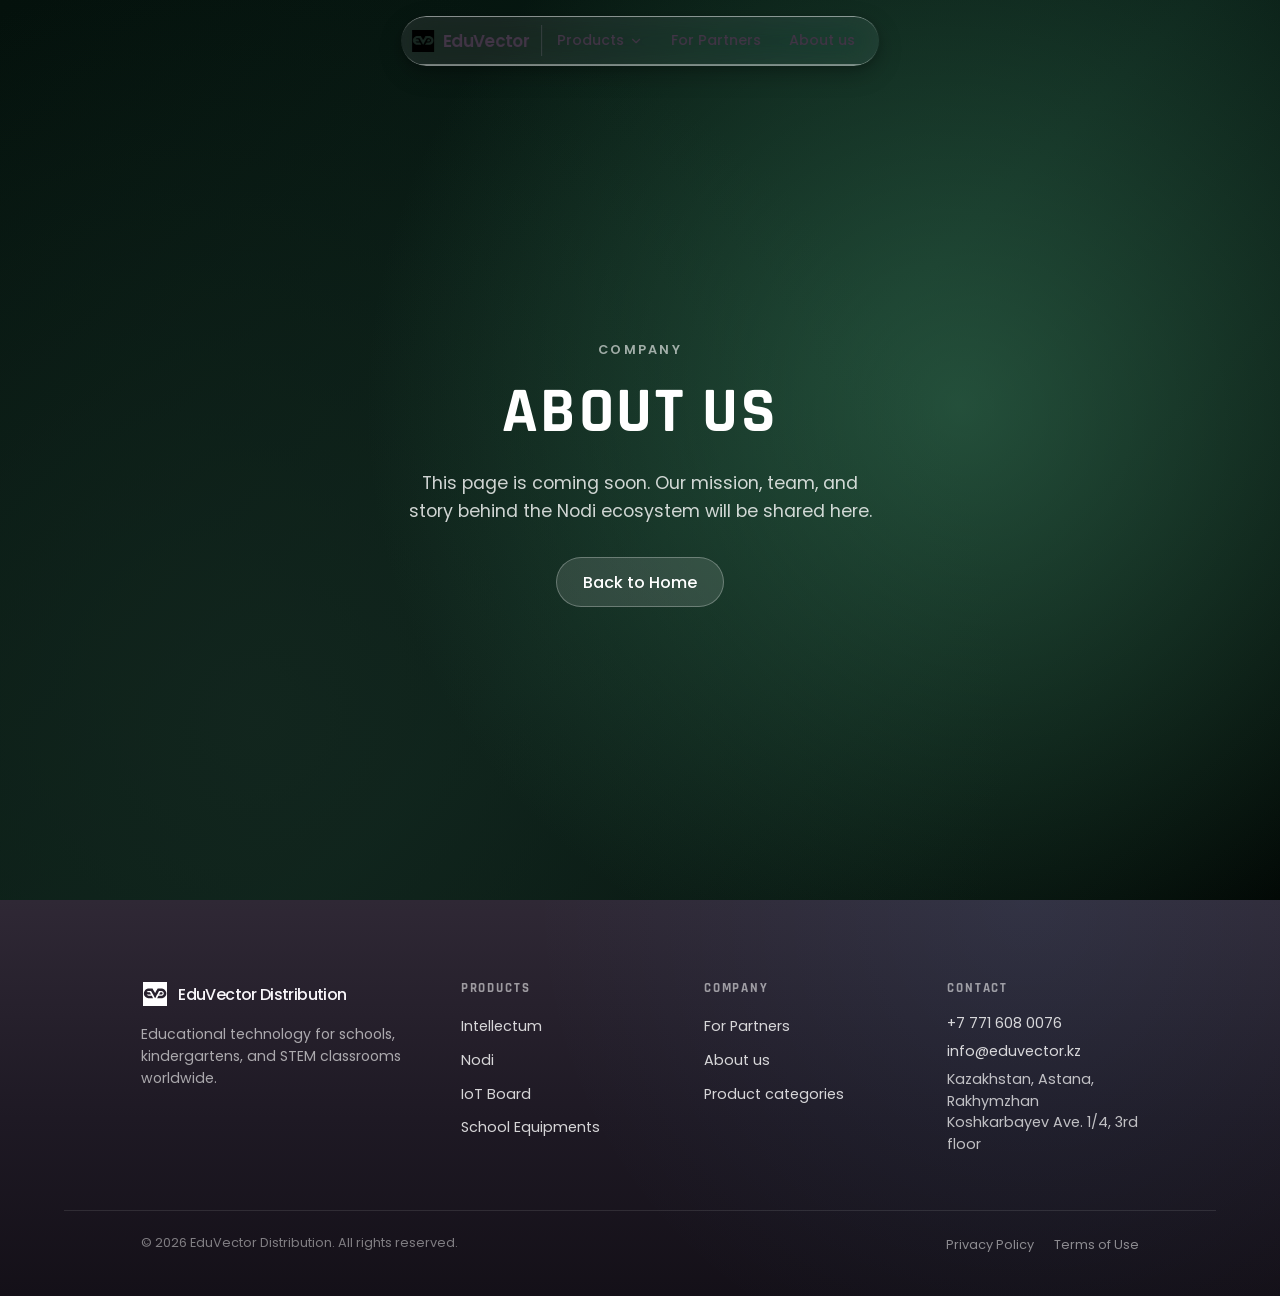
==== about.html @ 9e6fa146 "Enhance EduVector site with footer and favicon updates, replace SVG logos with images, and update vi" ====
<!DOCTYPE html>
<html lang="en">
  <head>
    <meta charset="UTF-8" />
    <meta name="viewport" content="width=device-width, initial-scale=1.0" />
    <title>About us - IntellectumUS</title>
    <link rel="icon" href="assets/icon/eduvector_favicon.svg" type="image/svg+xml" />
    <link rel="preconnect" href="https://fonts.googleapis.com" />
    <link rel="preconnect" href="https://fonts.gstatic.com" crossorigin />
    <link
      href="https://fonts.googleapis.com/css2?family=Poppins:ital,wght@0,400;0,500;0,600;1,500&family=Rajdhani:wght@600;700&family=Source+Serif+4:ital,wght@1,400;1,500&display=swap"
      rel="stylesheet"
    />
    <link rel="stylesheet" href="styles.css" />
  </head>
  <body class="bloom-page is-nav-merged">
    <div class="site-chrome" data-nav-merge="always">
      <a class="site-brand liquid-glass brand" href="index.html" aria-label="EduVector — Home">
        <span class="brand-mark" aria-hidden="true">
          <img src="assets/icon/eduvector.svg" alt="" />
        </span>
        <span class="brand-text">EduVector</span>
      </a>
      <nav class="site-nav liquid-glass" aria-label="Site">
        <ul class="site-nav__list">
          <li class="site-nav__item site-nav__item--has-menu">
            <button class="site-nav__link site-nav__toggle" type="button" aria-expanded="false" aria-haspopup="true">
              Products
              <svg class="site-nav__caret" viewBox="0 0 24 24" fill="none" stroke="currentColor" stroke-width="2" stroke-linecap="round" stroke-linejoin="round" aria-hidden="true">
                <polyline points="6 9 12 15 18 9" />
              </svg>
            </button>
            <ul class="site-nav__dropdown liquid-glass">
              <li><a href="#">Intellectum</a></li>
              <li><a href="#">Nodi</a></li>
              <li><a href="#">IoT Board</a></li>
              <li><a href="#">School Equipments</a></li>
            </ul>
          </li>
          <li><a class="site-nav__link" href="partners.html">For Partners</a></li>
          <li><a class="site-nav__link" href="about.html">About us</a></li>
        </ul>
      </nav>
    </div>

    <main class="page-stub">
      <div class="page-stub__bg" aria-hidden="true"></div>
      <div class="page-stub__inner">
        <p class="page-stub__eyebrow">Company</p>
        <h1 class="page-stub__title">About us</h1>
        <p class="page-stub__lead">
          This page is coming soon. Our mission, team, and story behind the Nodi ecosystem will be
          shared here.
        </p>
        <a class="page-stub__cta" href="index.html">Back to Home</a>
      </div>
    </main>

    <footer class="site-footer" aria-labelledby="site-footer-title">
      <div class="site-footer__inner">
        <div class="site-footer__brand">
          <a class="site-footer__logo brand" href="index.html" aria-label="EduVector — Home">
            <span class="brand-mark" aria-hidden="true">
              <img src="assets/icon/eduvector.svg" alt="" />
            </span>
            <span class="brand-text">EduVector Distribution</span>
          </a>
          <p class="site-footer__tagline">
            Educational technology for schools, kindergartens, and STEM classrooms worldwide.
          </p>
        </div>
        <nav class="site-footer__nav" aria-label="Footer products">
          <h2 class="site-footer__heading" id="site-footer-title">Products</h2>
          <ul class="site-footer__list">
            <li><a href="#">Intellectum</a></li>
            <li><a href="#">Nodi</a></li>
            <li><a href="#">IoT Board</a></li>
            <li><a href="#">School Equipments</a></li>
          </ul>
        </nav>
        <nav class="site-footer__nav" aria-label="Footer company">
          <h2 class="site-footer__heading">Company</h2>
          <ul class="site-footer__list">
            <li><a href="partners.html">For Partners</a></li>
            <li><a href="about.html">About us</a></li>
            <li><a href="index.html#bento-showcase">Product categories</a></li>
          </ul>
        </nav>
        <div class="site-footer__contact">
          <h2 class="site-footer__heading">Contact</h2>
          <p class="site-footer__contact-line">
            <a href="tel:+77716080076">+7 771 608 0076</a>
          </p>
          <p class="site-footer__contact-line">
            <a href="mailto:info@eduvector.kz">info@eduvector.kz</a>
          </p>
          <p class="site-footer__contact-line">
            Kazakhstan, Astana, Rakhymzhan Koshkarbayev Ave. 1/4, 3rd floor
          </p>
        </div>
      </div>
      <div class="site-footer__bar">
        <p class="site-footer__copyright">© 2026 EduVector Distribution. All rights reserved.</p>
        <ul class="site-footer__legal">
          <li><a href="#">Privacy Policy</a></li>
          <li><a href="#">Terms of Use</a></li>
        </ul>
      </div>
    </footer>
  </body>
</html>
---- styles.css ----
.bloom-page {
  --panel-edge-gap: clamp(2rem, 5vw, 4.5rem);
  --video-overlay-strength: 0;
  --bloom-ink: #413546;
  --bloom-surface: #cac6d2;
  --bloom-mist: #f3f0f5;
  --radius: 1rem;
  --text-100: #ffffff;
  --text-80: rgba(255, 255, 255, 0.8);
  --text-60: rgba(255, 255, 255, 0.6);
  --text-50: rgba(255, 255, 255, 0.5);
  --bloom-accent: #5eb8ff;
  --bloom-scrollbar-size: 6px;
  --bloom-scrollbar-track: rgba(255, 255, 255, 0.08);
  --bloom-scrollbar-thumb: rgba(255, 255, 255, 0.24);
  --bloom-scrollbar-thumb-hover: color-mix(in srgb, var(--bloom-accent) 55%, white);
  --bloom-scrollbar-thumb-active: color-mix(in srgb, var(--bloom-accent) 72%, white);

  margin: 0;
  min-height: 100vh;
  scroll-behavior: smooth;
  font-family: "Poppins", ui-sans-serif, system-ui, -apple-system, "Segoe UI", sans-serif;
  font-weight: 400;
  color: var(--text-100);
  background: #000;
  overflow-x: hidden;
}

.bloom-page *,
.bloom-page *::before,
.bloom-page *::after {
  box-sizing: border-box;
}

.hero-stage {
  position: relative;
  min-height: 100dvh;
  isolation: isolate;
}

.hero-stage .bg-fallback {
  position: absolute;
  inset: 0;
  z-index: 0;
  background:
    radial-gradient(circle at 75% 45%, rgba(58, 122, 90, 0.55), transparent 55%),
    radial-gradient(circle at 20% 80%, rgba(20, 40, 32, 0.8), transparent 60%),
    linear-gradient(135deg, #04110c 0%, #0a1f17 55%, #020805 100%);
}

/* Videos are kept off-screen and tiny so browsers (e.g. Yandex) do not
   treat them as a real player and never show a floating/PiP control.
   Their frames are painted onto .bg-canvas instead. */
.hero-stage .bg-video {
  position: absolute;
  top: 0;
  left: 0;
  width: 1px;
  height: 1px;
  opacity: 0;
  pointer-events: none;
  z-index: -1;
}

.hero-stage .bg-canvas {
  position: absolute;
  inset: 0;
  width: 100%;
  height: 100%;
  z-index: 1;
  pointer-events: none;
}

.hero-stage__overlay {
  position: absolute;
  inset: 0;
  z-index: 3;
  pointer-events: none;
  background: linear-gradient(
    180deg,
    rgba(4, 17, 12, calc(0.35 * var(--video-overlay-strength) / 100)) 0%,
    rgba(4, 17, 12, calc(0.12 * var(--video-overlay-strength) / 100)) 45%,
    rgba(4, 17, 12, calc(0.42 * var(--video-overlay-strength) / 100)) 100%
  );
}

/* ---------- Liquid glass tiers ---------- */
.liquid-glass {
  background: rgba(255, 255, 255, 0.01);
  background-blend-mode: luminosity;
  backdrop-filter: blur(4px);
  -webkit-backdrop-filter: blur(4px);
  border: none;
  box-shadow: inset 0 1px 1px rgba(255, 255, 255, 0.1);
  position: relative;
  overflow: hidden;
}

.liquid-glass::before {
  content: "";
  position: absolute;
  inset: 0;
  border-radius: inherit;
  padding: 1.4px;
  pointer-events: none;
  background: linear-gradient(
    180deg,
    rgba(255, 255, 255, 0.45) 0%,
    rgba(255, 255, 255, 0.15) 20%,
    transparent 40%,
    transparent 60%,
    rgba(255, 255, 255, 0.15) 80%,
    rgba(255, 255, 255, 0.45) 100%
  );
  -webkit-mask: linear-gradient(#000 0 0) content-box, linear-gradient(#000 0 0);
  mask: linear-gradient(#000 0 0) content-box, linear-gradient(#000 0 0);
  -webkit-mask-composite: xor;
  mask-composite: exclude;
}

.liquid-glass-strong {
  background: rgba(255, 255, 255, 0.01);
  background-blend-mode: luminosity;
  backdrop-filter: blur(50px);
  -webkit-backdrop-filter: blur(50px);
  border: none;
  box-shadow: 4px 4px 4px rgba(0, 0, 0, 0.05), inset 0 1px 1px rgba(255, 255, 255, 0.15);
  position: relative;
  overflow: hidden;
}

.liquid-glass-strong::before {
  content: "";
  position: absolute;
  inset: 0;
  border-radius: inherit;
  padding: 1.4px;
  pointer-events: none;
  background: linear-gradient(
    180deg,
    rgba(255, 255, 255, 0.5) 0%,
    rgba(255, 255, 255, 0.2) 20%,
    transparent 40%,
    transparent 60%,
    rgba(255, 255, 255, 0.2) 80%,
    rgba(255, 255, 255, 0.5) 100%
  );
  -webkit-mask: linear-gradient(#000 0 0) content-box, linear-gradient(#000 0 0);
  mask: linear-gradient(#000 0 0) content-box, linear-gradient(#000 0 0);
  -webkit-mask-composite: xor;
  mask-composite: exclude;
}

/* ---------- Layout ---------- */
.split {
  position: relative;
  z-index: 10;
  min-height: 100dvh;
  padding-block: var(--panel-edge-gap);
  box-sizing: border-box;
  display: flex;
  justify-content: flex-end;
  align-items: stretch;
  overflow: hidden;
}

.hero-stage.is-intellectum .split {
  justify-content: flex-start;
}

/* Hero: Rajdhani — бесплатная альтернатива Industry / cyberpunk display (как на референсе) */
.split-headline {
  position: absolute;
  left: var(--panel-edge-gap);
  top: clamp(4.5rem, 14vh, 8rem);
  width: min(calc(55% - var(--panel-edge-gap) * 2), 44rem);
  margin: 0;
  padding: 0;
  font-family: "Rajdhani", "Segoe UI", ui-sans-serif, sans-serif;
  font-size: clamp(2.25rem, 5.2vw, 4.25rem);
  font-weight: 700;
  line-height: 0.92;
  letter-spacing: 0.06em;
  text-transform: uppercase;
  color: var(--hero-text-color, #000000);
  text-wrap: balance;
  user-select: text;
  cursor: text;
  pointer-events: auto;
  z-index: 12;
  text-shadow: 0 2px 28px color-mix(in srgb, var(--hero-text-color, #000000) 15%, transparent);
  transition:
    transform 1s cubic-bezier(0.22, 1, 0.36, 1),
    opacity 0.75s ease;
  will-change: transform, opacity;
}

.hero-stage.is-intellectum .split-headline:not(.split-headline--mirror) {
  transform: translateX(calc(-100% - 5rem));
  opacity: 0;
  pointer-events: none;
}

.split-headline--mirror {
  left: auto;
  right: var(--panel-edge-gap);
  width: min(calc(58vw - var(--panel-edge-gap)), 62rem);
  text-align: right;
  transform: translateX(calc(100% + 5rem));
  opacity: 0;
  pointer-events: none;
}

.hero-stage.is-intellectum .split-headline--mirror {
  transform: translateX(0);
  opacity: 1;
  pointer-events: auto;
}

.split-headline__line {
  display: block;
}

@media (min-width: 721px) {
  .split-headline {
    text-wrap: wrap;
  }

  .split-headline__line {
    white-space: nowrap;
  }
}

.left-content-group {
  --panel-text-color: #413546;
  flex: 0 0 auto;
  display: flex;
  align-items: center;
  gap: clamp(0.5rem, 1.5vw, 1rem);
  align-self: center;
  margin-right: var(--panel-edge-gap);
  margin-left: 0;
  will-change: transform;
}

.hero-stage.is-intellectum .left-content-group {
  flex-direction: row-reverse;
  margin-right: 0;
  margin-left: var(--panel-edge-gap);
}

.left-content {
  --left-glass-blur: 50px;
  --left-glass-backdrop-filter: blur(90px) saturate(212%) contrast(129%);
  --left-glass-shadow: 15;
  --panel-tint-color: #1a264c;
  --panel-dim-strength: 10;
  --lead-field-opacity: 64;
  --panel-text-color: #000000;
  --text-100: var(--panel-text-color);
  --text-80: color-mix(in srgb, var(--panel-text-color) 80%, transparent);
  --text-60: color-mix(in srgb, var(--panel-text-color) 60%, transparent);
  --text-50: color-mix(in srgb, var(--panel-text-color) 50%, transparent);
  position: relative;
  z-index: 2;
  flex: 0 0 auto;
  width: min(42vw, 32rem);
  max-width: min(42vw, 32rem);
  min-width: 0;
  display: flex;
  flex-direction: column;
  height: fit-content;
  max-height: calc(100dvh - 2 * var(--panel-edge-gap));
  overflow: hidden;
  border-radius: 1.5rem;
  padding: clamp(0.85rem, 3cqw, 1.75rem);
  color: var(--text-100);
  container-type: inline-size;
  container-name: bloom-panel;
  --lead-inline-pad: 0.2rem;
  --bloom-scrollbar-track: color-mix(in srgb, var(--panel-text-color) 7%, transparent);
  --bloom-scrollbar-thumb: color-mix(
    in srgb,
    var(--panel-text-color) 32%,
    rgba(255, 255, 255, 0.52)
  );
  --bloom-scrollbar-thumb-hover: color-mix(
    in srgb,
    var(--bloom-accent) 48%,
    var(--panel-text-color) 52%
  );
  --bloom-scrollbar-thumb-active: color-mix(
    in srgb,
    var(--bloom-accent) 62%,
    var(--panel-text-color) 38%
  );
}

.left-content svg {
  color: inherit;
}

.hero-panel-arrow {
  flex-shrink: 0;
  display: inline-flex;
  align-items: center;
  justify-content: center;
  width: 2.5rem;
  height: 2.5rem;
  padding: 0;
  border: none;
  background: transparent;
  color: var(--panel-text-color, #343232);
  cursor: pointer;
  transition: opacity 0.2s ease;
}

.hero-panel-arrow svg {
  width: 28px;
  height: 28px;
  transition: transform 0.35s ease;
}

.hero-stage.is-intellectum .hero-panel-arrow svg {
  transform: scaleX(-1);
}

.hero-panel-arrow:hover {
  opacity: 0.65;
}

.left-content.liquid-glass {
  backdrop-filter: var(--left-glass-backdrop-filter);
  -webkit-backdrop-filter: var(--left-glass-backdrop-filter);
  background: color-mix(
    in srgb,
    var(--panel-tint-color) calc(var(--panel-dim-strength) / 100 * 52%),
    transparent
  );
  background-blend-mode: normal;
  box-shadow:
    0 calc(var(--left-glass-shadow) * 0.4px) calc(var(--left-glass-shadow) * 1.25px)
      rgba(0, 0, 0, calc(0.12 + var(--left-glass-shadow) * 0.006)),
    0 calc(var(--left-glass-shadow) * 0.12px) calc(var(--left-glass-shadow) * 0.45px)
      rgba(0, 0, 0, calc(0.08 + var(--left-glass-shadow) * 0.004)),
    inset 0 1px 1px rgba(255, 255, 255, 0.1);
}

.left-content.liquid-glass::after {
  content: "";
  position: absolute;
  inset: 0;
  border-radius: inherit;
  pointer-events: none;
  z-index: 0;
  background: color-mix(
    in srgb,
    var(--panel-tint-color) calc(var(--panel-dim-strength) / 100 * 22%),
    transparent
  );
}

.left-content.liquid-glass > * {
  position: relative;
  z-index: 1;
}

.left-content.liquid-glass > .top-nav {
  z-index: 20;
}

.glass-tuner {
  margin-top: auto;
  flex: 1 1 auto;
  min-height: 0;
  max-width: 100%;
  padding: 0.65rem 0.85rem;
  border-radius: 1rem;
  display: flex;
  flex-direction: column;
  gap: 0.45rem;
  overflow-y: auto;
}

.glass-tuner__control {
  min-width: 0;
}

.glass-tuner__label {
  display: block;
  margin-bottom: 0.3rem;
  font-size: clamp(0.62rem, 2.5cqw, 0.72rem);
  font-weight: 500;
  letter-spacing: 0.06em;
  text-transform: uppercase;
  color: var(--text-60);
  overflow-wrap: anywhere;
}

.glass-tuner__row {
  display: flex;
  align-items: center;
  gap: 0.65rem;
}

.glass-tuner__range {
  flex: 1;
  min-width: 0;
  height: 4px;
  appearance: none;
  -webkit-appearance: none;
  border-radius: 999px;
  background: rgba(255, 255, 255, 0.2);
  cursor: pointer;
}

.glass-tuner__range::-webkit-slider-thumb {
  width: 14px;
  height: 14px;
  appearance: none;
  -webkit-appearance: none;
  border: 0;
  border-radius: 50%;
  background: var(--text-100);
  box-shadow: 0 0 0 2px rgba(255, 255, 255, 0.25);
}

.glass-tuner__range::-moz-range-thumb {
  width: 14px;
  height: 14px;
  border: 0;
  border-radius: 50%;
  background: var(--text-100);
  box-shadow: 0 0 0 2px rgba(255, 255, 255, 0.25);
}

.glass-tuner__value {
  flex: 0 0 auto;
  min-width: 2.5rem;
  font-size: clamp(0.7rem, 2.8cqw, 0.8rem);
  font-variant-numeric: tabular-nums;
  color: var(--text-80);
  text-align: right;
}

.glass-tuner__save {
  align-self: flex-start;
  padding: 0.4rem 0.75rem;
  border: 0;
  border-radius: 999px;
  background: rgba(255, 255, 255, 0.12);
  color: var(--text-100);
  font-family: inherit;
  font-size: 0.72rem;
  font-weight: 500;
  letter-spacing: 0.04em;
  cursor: pointer;
  transition: background 0.2s ease, transform 0.2s ease;
}

.glass-tuner__save:hover {
  background: rgba(255, 255, 255, 0.2);
}

.glass-tuner__save.is-saved {
  background: rgba(120, 220, 160, 0.35);
}

.glass-tuner__select {
  width: 100%;
  padding: 0.45rem 0.55rem;
  border: 1px solid rgba(255, 255, 255, 0.2);
  border-radius: 0.5rem;
  background: rgba(0, 0, 0, 0.2);
  color: inherit;
  font-family: inherit;
  font-size: 0.8rem;
  cursor: pointer;
}

.glass-tuner__color-input {
  width: 2.5rem;
  height: 2.5rem;
  flex-shrink: 0;
  padding: 0;
  border: 0;
  border-radius: 0.5rem;
  background: transparent;
  cursor: pointer;
}

.glass-tuner__color-input::-webkit-color-swatch-wrapper {
  padding: 0;
}

.glass-tuner__color-input::-webkit-color-swatch {
  border: 1px solid rgba(255, 255, 255, 0.35);
  border-radius: 0.4rem;
}

.glass-tuner__hex {
  flex: 1;
  min-width: 0;
  padding: 0.4rem 0.55rem;
  border: 1px solid rgba(255, 255, 255, 0.2);
  border-radius: 0.5rem;
  background: rgba(0, 0, 0, 0.2);
  color: var(--text-100);
  font-family: inherit;
  font-size: 0.8rem;
  font-variant-numeric: tabular-nums;
  text-transform: uppercase;
}

.glass-tuner__hex:focus,
.glass-tuner__hex:focus-visible,
.glass-tuner__hex:active {
  outline: none;
  border-color: #ff8a2a;
  box-shadow: 0 0 0 2px rgba(255, 138, 42, 0.28);
}

/* ---------- Top nav ---------- */
.top-nav {
  display: flex;
  flex-wrap: wrap;
  align-items: center;
  justify-content: space-between;
  gap: 0.5rem;
  min-width: 0;
  isolation: isolate;
}

.brand {
  display: inline-flex;
  align-items: center;
  gap: 0.6rem;
  min-width: 0;
  text-decoration: none;
  color: var(--text-100);
}

.brand-mark {
  width: 32px;
  height: 32px;
  display: inline-flex;
  align-items: center;
  justify-content: center;
}

.brand-mark svg,
.brand-mark img {
  width: 28px;
  height: 28px;
  display: block;
}

.brand-text {
  font-size: clamp(1.1rem, 6cqw, 1.5rem);
  font-weight: 600;
  letter-spacing: -0.04em;
}

.menu-pill {
  display: inline-flex;
  align-items: center;
  gap: 0.5rem;
  flex-shrink: 0;
  padding: 0.5rem 0.85rem;
  border-radius: 999px;
  color: var(--text-100);
  font-size: clamp(0.8rem, 3.5cqw, 0.95rem);
  cursor: pointer;
  transition: transform 0.2s ease;
}

.menu-pill svg {
  width: 18px;
  height: 18px;
}

.nav-menu-wrap {
  position: relative;
  z-index: 1;
  flex-shrink: 0;
}

.nav-menu {
  position: absolute;
  top: calc(100% + 0.5rem);
  right: 0;
  z-index: 50;
  pointer-events: auto;
  display: flex;
  flex-direction: column;
  gap: 0.65rem;
  min-width: min(17.5rem, calc(100vw - 2rem));
  max-width: min(22rem, calc(100vw - 2rem));
  padding: 0.85rem;
  border-radius: 1rem;
  box-shadow: 0 12px 40px rgba(0, 0, 0, 0.35);
}

.nav-menu.liquid-glass {
  /* Stronger panel to separate from busy background */
  backdrop-filter: blur(34px) saturate(150%) contrast(112%);
  -webkit-backdrop-filter: blur(34px) saturate(150%) contrast(112%);
  background: rgba(30, 42, 74, 0.82);
  border: 1px solid rgba(214, 231, 255, 0.34);
  color: #eef5ff;
}

.nav-menu.liquid-glass::after {
  content: "";
  position: absolute;
  inset: 0;
  border-radius: inherit;
  pointer-events: none;
  z-index: 0;
  background: linear-gradient(
    180deg,
    rgba(255, 255, 255, 0.1) 0%,
    rgba(6, 12, 28, 0.34) 100%
  );
}

.nav-menu.liquid-glass > * {
  position: relative;
  z-index: 1;
}

.nav-menu[hidden] {
  display: none;
}

.nav-menu__cta {
  width: 100%;
  justify-content: center;
}

.nav-menu__tuner {
  display: flex;
  flex-direction: column;
  gap: 0.5rem;
  padding-top: 0.35rem;
  border-top: 1px solid rgba(255, 255, 255, 0.12);
}

.nav-menu .glass-tuner {
  margin-top: 0;
  flex: 0 0 auto;
  max-height: min(52dvh, 28rem);
  padding: 0.5rem 0 0;
  border-radius: 0;
  border-top: 1px solid rgba(255, 255, 255, 0.12);
  background: transparent;
  box-shadow: none;
}

.nav-menu .glass-tuner__label {
  color: rgba(231, 241, 255, 0.86);
}

.nav-menu .glass-tuner__value {
  color: rgba(238, 246, 255, 0.9);
}

.nav-menu .glass-tuner__select,
.nav-menu .glass-tuner__hex {
  background: rgba(8, 14, 34, 0.42);
  border-color: rgba(214, 231, 255, 0.28);
}

.nav-menu .glass-tuner::before {
  display: none;
}

/* ---------- Site scrollbars (panel + form overlays) ---------- */
.left-content .lead-form__body,
.left-content .glass-tuner,
.lead-form__select-menu .lead-form__select-list {
  overscroll-behavior: contain;
  -webkit-overflow-scrolling: touch;
  scrollbar-gutter: stable;
  scrollbar-width: thin;
  scrollbar-color: var(--bloom-scrollbar-thumb) var(--bloom-scrollbar-track);
}

.left-content .lead-form__body::-webkit-scrollbar,
.left-content .glass-tuner::-webkit-scrollbar,
.lead-form__select-menu .lead-form__select-list::-webkit-scrollbar {
  width: var(--bloom-scrollbar-size);
  height: var(--bloom-scrollbar-size);
}

.left-content .lead-form__body::-webkit-scrollbar-track,
.left-content .glass-tuner::-webkit-scrollbar-track,
.lead-form__select-menu .lead-form__select-list::-webkit-scrollbar-track {
  background: var(--bloom-scrollbar-track);
  border-radius: 999px;
  margin: 3px 0;
}

.left-content .lead-form__body::-webkit-scrollbar-thumb,
.left-content .glass-tuner::-webkit-scrollbar-thumb,
.lead-form__select-menu .lead-form__select-list::-webkit-scrollbar-thumb {
  background: linear-gradient(
    180deg,
    color-mix(in srgb, var(--bloom-scrollbar-thumb) 88%, white) 0%,
    var(--bloom-scrollbar-thumb) 100%
  );
  border-radius: 999px;
  border: 1px solid color-mix(in srgb, var(--bloom-scrollbar-thumb) 55%, white);
  box-shadow: inset 0 1px 0 rgba(255, 255, 255, 0.35);
}

.left-content .lead-form__body::-webkit-scrollbar-thumb:hover,
.left-content .glass-tuner::-webkit-scrollbar-thumb:hover,
.lead-form__select-menu .lead-form__select-list::-webkit-scrollbar-thumb:hover {
  background: var(--bloom-scrollbar-thumb-hover);
  border-color: color-mix(in srgb, var(--bloom-scrollbar-thumb-hover) 60%, white);
}

.left-content .lead-form__body::-webkit-scrollbar-thumb:active,
.left-content .glass-tuner::-webkit-scrollbar-thumb:active,
.lead-form__select-menu .lead-form__select-list::-webkit-scrollbar-thumb:active {
  background: var(--bloom-scrollbar-thumb-active);
}

.left-content .lead-form__body::-webkit-scrollbar-corner,
.left-content .glass-tuner::-webkit-scrollbar-corner,
.lead-form__select-menu .lead-form__select-list::-webkit-scrollbar-corner {
  background: transparent;
}

/* ---------- Lead form ---------- */
.lead-form {
  --lead-field-text: var(--text-100);
  --lead-field-placeholder: var(--text-50);
  --lead-field-glow: rgba(255, 255, 255, 0.55);
  --lead-field-glow-ring: rgba(255, 255, 255, 0.28);
  --lead-field-glow-halo: rgba(255, 255, 255, 0.14);
  --lead-field-focus: #5eb8ff;
  --lead-field-focus-ring: rgba(94, 184, 255, 0.55);
  --lead-field-focus-halo: rgba(94, 184, 255, 0.38);
  --lead-field-glass-blur: 5px;
  --lead-select-menu-blur: 30px;
  --lead-select-menu-bg: color-mix(in srgb, var(--panel-tint-color, #cac6d2) 16%, rgba(255, 255, 255, 0.97));
  --lead-select-menu-text: var(--panel-text-color, #343232);
  margin-top: 0.6rem;
  padding: 0.15rem var(--lead-inline-pad) 0;
  display: flex;
  flex-direction: column;
  gap: 0.65rem;
  flex: 1 1 auto;
  min-height: 0;
  overflow: hidden;
  color-scheme: light;
  accent-color: var(--lead-field-focus);
}

.lead-form h1.lead-form__title {
  margin: 0;
  font-size: clamp(1.8rem, 7.2cqw, 2.5rem);
  line-height: 0.96;
  letter-spacing: -0.04em;
  color: var(--text-100);
}

.lead-form__lead {
  margin: 0;
  color: var(--text-80);
  font-size: clamp(0.82rem, 3.1cqw, 0.95rem);
  line-height: 1.5;
}

.lead-form__body {
  display: flex;
  flex-direction: column;
  gap: 0.7rem;
  flex: 1 1 auto;
  min-height: 0;
  overflow-y: auto;
}

.lead-form__grid {
  display: grid;
  grid-template-columns: 1fr 1fr;
  gap: 0.7rem;
}

.lead-form__field {
  display: block;
}

.lead-form__reason legend {
  flex: 1 1 100%;
  font-size: 0.78rem;
  font-weight: 600;
  color: color-mix(in srgb, var(--text-100) 86%, #eaf2ff 14%);
}

.lead-form__control {
  display: block;
  border-radius: 999px;
  transition: box-shadow 0.2s ease, border-color 0.2s ease, transform 0.2s ease;
}

.lead-form__control--area {
  border-radius: 1rem;
}

.lead-form__field--select {
  position: relative;
  z-index: 0;
}

.lead-form__select-label {
  display: block;
}

.lead-form__field--select:has(.lead-form__select.is-open) {
  z-index: 35;
}

.lead-form__control.liquid-glass > .lead-form__select {
  position: relative;
  z-index: 1;
  display: block;
  width: 100%;
}

.lead-form__select {
  display: block;
  width: 100%;
}

.lead-form__select-trigger {
  display: flex;
  align-items: center;
  justify-content: space-between;
  gap: 0.5rem;
  width: 100%;
  border: 0;
  border-radius: inherit;
  background: transparent;
  color: var(--lead-field-text);
  font-family: inherit;
  font-size: 0.92rem;
  padding: 0.62rem 0.85rem;
  padding-right: 2.2rem;
  cursor: pointer;
  text-align: left;
  box-sizing: border-box;
  position: relative;
  z-index: 1;
}

.lead-form__select-value {
  min-width: 0;
  overflow: hidden;
  text-overflow: ellipsis;
  white-space: nowrap;
}

.lead-form__select-caret {
  position: absolute;
  right: 0.85rem;
  top: 50%;
  transform: translateY(-50%);
  flex-shrink: 0;
  width: 14px;
  height: 14px;
  opacity: 0.75;
  pointer-events: none;
  transition: transform 0.2s ease;
}

.lead-form__select.is-open .lead-form__select-caret {
  transform: translateY(-50%) rotate(180deg);
}

.lead-form__select-menu[hidden] {
  display: none !important;
}

.lead-form__select-menu {
  position: fixed;
  top: 0;
  left: 0;
  width: auto;
  right: auto;
  z-index: 10000;
  display: flex;
  flex-direction: column;
  gap: 0.35rem;
  margin: 0;
  padding: 0.4rem;
  border-radius: 1rem;
  color: var(--lead-select-menu-text);
  max-height: min(16rem, 44vh);
  overflow: hidden;
  isolation: isolate;
  backdrop-filter: blur(var(--lead-select-menu-blur)) saturate(118%);
  -webkit-backdrop-filter: blur(var(--lead-select-menu-blur)) saturate(118%);
  background-color: var(--lead-select-menu-bg);
  background-image: linear-gradient(
    180deg,
    rgba(255, 255, 255, 0.55) 0%,
    rgba(255, 255, 255, 0.2) 100%
  );
  border: 1.5px solid var(--lead-field-glow);
  box-shadow:
    inset 0 1px 2px rgba(255, 255, 255, 0.65),
    0 0 0 1px var(--lead-field-glow-ring),
    0 12px 28px rgba(0, 0, 0, 0.14);
  opacity: 0;
  visibility: hidden;
  pointer-events: none;
  transform: translateY(-0.35rem) scale(0.98);
  transform-origin: top center;
  transition:
    opacity 0.2s ease,
    transform 0.2s ease,
    visibility 0.2s ease;
}

.lead-form__select-menu.is-menu-open {
  position: fixed !important;
  margin: 0 !important;
  inset: auto;
}

.lead-form__select-menu:not([hidden]) {
  opacity: 1;
  visibility: visible;
  pointer-events: auto;
  transform: translateY(0) scale(1);
}

.lead-form__field--select.is-select-open .lead-form__control.liquid-glass,
.lead-form__field--select:has(.lead-form__select.is-open) .lead-form__control.liquid-glass {
  border-color: color-mix(in srgb, var(--lead-field-focus) 78%, white);
  box-shadow:
    inset 0 1px 1px rgba(255, 255, 255, 0.16),
    0 0 0 1px var(--lead-field-focus-ring),
    0 0 16px var(--lead-field-focus-halo);
}

.lead-form:has(.lead-form__select.is-open),
.lead-form:has(.lead-form__field--select.is-select-open) {
  position: relative;
  z-index: 40;
}

.lead-form__select-search {
  flex-shrink: 0;
  width: 100%;
  border: 1px solid color-mix(in srgb, var(--lead-field-glow-ring) 65%, transparent);
  border-radius: 0.65rem;
  background: rgba(255, 255, 255, 0.72);
  color: var(--lead-select-menu-text);
  font-family: inherit;
  font-size: 0.88rem;
  padding: 0.5rem 0.7rem;
  box-sizing: border-box;
}

.lead-form__select-search::placeholder {
  color: var(--lead-field-placeholder);
}

.lead-form__select-search:focus {
  outline: none;
  border-color: color-mix(in srgb, var(--lead-field-focus) 70%, white);
  box-shadow: 0 0 0 2px var(--lead-field-focus-ring);
}

.lead-form__select-search::-webkit-search-cancel-button {
  -webkit-appearance: none;
  width: 0.9rem;
  height: 0.9rem;
  margin-left: 0.25rem;
  border-radius: 50%;
  cursor: pointer;
  background: color-mix(in srgb, var(--lead-select-menu-text) 22%, transparent)
    url("data:image/svg+xml,%3Csvg xmlns='http://www.w3.org/2000/svg' viewBox='0 0 24 24' fill='none' stroke='%23413546' stroke-width='2.25' stroke-linecap='round'%3E%3Cpath d='M18 6L6 18M6 6l12 12'/%3E%3C/svg%3E")
    center / 0.55rem no-repeat;
  transition: background-color 0.15s ease, transform 0.15s ease;
}

.lead-form__select-search::-webkit-search-cancel-button:hover {
  background-color: color-mix(in srgb, var(--lead-field-focus) 28%, rgba(255, 255, 255, 0.88));
  transform: scale(1.05);
}

.lead-form__select-list {
  flex: 1 1 auto;
  min-height: 0;
  margin: 0;
  padding: 0;
  list-style: none;
  overflow-x: hidden;
  overflow-y: auto;
}

.lead-form__select-list li {
  position: relative;
  z-index: 1;
  padding: 0.52rem 0.75rem;
  border-radius: 0.65rem;
  font-size: 0.88rem;
  font-weight: 500;
  color: var(--lead-select-menu-text);
  cursor: pointer;
  transition: background-color 0.15s ease, color 0.15s ease;
}

.lead-form__select-list li[hidden] {
  display: none;
}

.lead-form__select-list li:hover,
.lead-form__select-list li[aria-selected="true"] {
  background: color-mix(in srgb, var(--lead-field-focus) 24%, rgba(255, 255, 255, 0.88));
  color: var(--lead-select-menu-text);
}

.lead-form__select-list li:focus-visible {
  outline: 2px solid var(--lead-field-focus-ring);
  outline-offset: 1px;
}

.lead-form__select-empty {
  margin: 0;
  padding: 0.45rem 0.7rem 0.55rem;
  font-size: 0.82rem;
  font-weight: 500;
  color: var(--lead-field-placeholder);
  text-align: center;
  letter-spacing: 0.01em;
}

.lead-form__select-native {
  position: absolute;
  width: 1px;
  height: 1px;
  margin: -1px;
  padding: 0;
  border: 0;
  clip: rect(0, 0, 0, 0);
  overflow: hidden;
  white-space: nowrap;
}

.lead-form__control.liquid-glass {
  background: rgba(255, 255, 255, calc(0.01 + var(--lead-field-opacity) * 0.0008));
  backdrop-filter: blur(var(--lead-field-glass-blur)) saturate(112%);
  -webkit-backdrop-filter: blur(var(--lead-field-glass-blur)) saturate(112%);
  border: 1.5px solid var(--lead-field-glow);
  box-shadow:
    inset 0 1px 1px rgba(255, 255, 255, 0.22),
    0 0 0 1px var(--lead-field-glow-ring),
    0 0 14px var(--lead-field-glow-halo);
}

.lead-form__control.liquid-glass::before {
  opacity: 0.5;
}

.lead-form__control.liquid-glass:focus-within {
  border-color: color-mix(in srgb, var(--lead-field-focus) 78%, white);
  box-shadow:
    inset 0 1px 1px rgba(255, 255, 255, 0.16),
    0 0 0 1px var(--lead-field-focus-ring),
    0 0 16px var(--lead-field-focus-halo);
}

.lead-form__field input,
.lead-form__field textarea {
  display: block;
  width: 100%;
  border: 0;
  border-radius: inherit;
  background: transparent;
  color: var(--lead-field-text);
  font-family: inherit;
  font-size: 0.92rem;
  padding: 0.62rem 0.85rem;
  box-sizing: border-box;
  transition: color 0.2s ease;
  backdrop-filter: none;
  -webkit-backdrop-filter: none;
  box-shadow: none;
}

.lead-form__field textarea {
  min-height: 5.4rem;
  resize: vertical;
}

.lead-form__field input::placeholder,
.lead-form__field textarea::placeholder {
  color: var(--lead-field-placeholder);
}

.lead-form__field input:focus,
.lead-form__field textarea:focus,
.lead-form__select-trigger:focus-visible {
  outline: none;
}

.lead-form__reason {
  margin: 0;
  padding: 0;
  border: 0;
  display: flex;
  flex-wrap: wrap;
  align-items: center;
  gap: 0.55rem 0.85rem;
}

.lead-form__reason label {
  display: inline-flex;
  align-items: center;
  gap: 0.35rem;
  font-size: 0.84rem;
  color: var(--text-80);
  white-space: nowrap;
}

.lead-form__reason input[type="radio"] {
  accent-color: color-mix(in srgb, var(--panel-text-color) 42%, #8cd4ff);
}

.lead-form__actions {
  flex-shrink: 0;
  width: 100%;
  box-sizing: border-box;
  margin: 0;
  padding: 0.7rem var(--lead-inline-pad) 0.1rem;
  position: relative;
  z-index: 1;
}

.lead-form__submit {
  width: 100%;
  border: 1px solid #0a0a0a;
  border-radius: 999px;
  background: #0a0a0a;
  color: #fff;
  font-family: inherit;
  font-size: 0.92rem;
  font-weight: 600;
  padding: 0.72rem 0.95rem;
  cursor: pointer;
  transition: background-color 0.2s ease, border-color 0.2s ease, color 0.2s ease, box-shadow 0.2s ease;
}

.lead-form__submit:hover {
  background: #1a1a1a;
  border-color: #1a1a1a;
}

.lead-form__submit:active:not(.is-error) {
  transform: translateY(1px);
}

.lead-form__toast {
  --panel-tint-color: #cac6d2;
  --panel-dim-strength: 16;
  --panel-text-color: #413546;
  --left-glass-shadow: 20;
  --left-glass-backdrop-filter: blur(18px) saturate(132%) contrast(109%);
  position: fixed;
  z-index: 10000;
  padding: 0.7rem 1.1rem;
  border-radius: 999px;
  font-family: inherit;
  font-size: 0.82rem;
  font-weight: 500;
  color: var(--panel-text-color, #413546);
  white-space: nowrap;
  opacity: 0;
  pointer-events: none;
  transform: translateY(-0.65rem);
  transition: opacity 0.32s ease, transform 0.32s ease;
  max-width: min(90vw, 20rem);
  text-align: center;
}

.lead-form__toast.is-visible {
  opacity: 1;
  transform: translateY(0);
}

@keyframes lead-form-submit-shake {
  0%,
  100% {
    transform: translateX(0);
  }

  12% {
    transform: translateX(-6px);
  }

  24% {
    transform: translateX(5px);
  }

  36% {
    transform: translateX(-4px);
  }

  48% {
    transform: translateX(4px);
  }

  60% {
    transform: translateX(-2px);
  }

  72% {
    transform: translateX(2px);
  }

  84% {
    transform: translateX(-1px);
  }
}

@keyframes lead-form-submit-error-flash {
  0%,
  100% {
    background-color: #0a0a0a;
    border-color: #0a0a0a;
    box-shadow: none;
  }

  20%,
  55% {
    background-color: #2a1212;
    border-color: #e04a4a;
    box-shadow: inset 0 0 0 2px rgba(224, 74, 74, 0.45);
  }
}

.lead-form__submit.is-error {
  animation:
    lead-form-submit-shake 0.62s cubic-bezier(0.36, 0.07, 0.19, 0.97),
    lead-form-submit-error-flash 0.62s ease-in-out;
}

@media (max-width: 720px) {
  .lead-form__grid {
    grid-template-columns: 1fr;
  }
}

.left-content h1 {
  margin: 0;
  max-width: 100%;
  font-size: clamp(1.35rem, 9cqw, 2.75rem);
  line-height: 1.08;
  font-weight: 500;
  letter-spacing: -0.05em;
  color: var(--text-100);
  overflow-wrap: anywhere;
  word-break: break-word;
}

.bloom-page h1 em,
.bloom-page h2 em,
.bloom-page h3 em {
  font-family: "Source Serif 4", Georgia, serif;
  font-style: italic;
  font-weight: 500;
  color: var(--text-80);
}

.cta {
  display: inline-flex;
  align-items: center;
  justify-content: center;
  gap: 0.5rem;
  max-width: 100%;
  padding: 0.6rem 0.6rem 0.6rem 1.1rem;
  border-radius: 999px;
  color: var(--text-100);
  font-size: clamp(0.8rem, 3.8cqw, 1rem);
  font-weight: 500;
  cursor: pointer;
  transition: transform 0.2s ease;
}

.dl-circle {
  width: 1.75rem;
  height: 1.75rem;
  border-radius: 999px;
  background: rgba(255, 255, 255, 0.15);
  display: inline-flex;
  align-items: center;
  justify-content: center;
}

.dl-circle svg {
  width: 16px;
  height: 16px;
}

/* ---------- Site chrome: brand (left) + nav (center), merge on scroll ---------- */
.site-chrome {
  --panel-tint-color: #cac6d2;
  --panel-dim-strength: 16;
  --left-glass-shadow: 20;
  --left-glass-backdrop-filter: blur(18px) saturate(132%) contrast(109%);
  --panel-text-color: #413546;
  --site-chrome-bar-min-height: 3rem;
  --site-chrome-pad-y: 0.4rem;
  position: fixed;
  top: 1rem;
  left: 0;
  right: 0;
  z-index: 100;
  display: flex;
  justify-content: center;
  align-items: center;
  gap: 0.5rem;
  padding: 0;
  pointer-events: none;
  transition:
    gap 0.4s ease,
    padding 0.4s ease,
    box-shadow 0.4s ease,
    background 0.4s ease,
    transform 0.4s ease,
    width 0.4s ease;
}

.site-chrome > * {
  pointer-events: auto;
}

/* Hero state: brand left edge aligned with hero headline */
.bloom-page:not(.is-nav-merged) .site-brand {
  position: absolute;
  top: 0;
  left: var(--panel-edge-gap);
}

/* Merged state: one shared glass bar (chrome), brand + nav inside */
.bloom-page.is-nav-merged .site-chrome {
  left: 50%;
  right: auto;
  width: max-content;
  max-width: calc(100vw - 2rem);
  transform: translateX(-50%);
  gap: 0;
  padding: 0.35rem 0.5rem 0.35rem 0.35rem;
  border-radius: 999px;
  overflow: hidden;
  flex-wrap: nowrap;
  background: color-mix(
    in srgb,
    var(--panel-tint-color) calc(var(--panel-dim-strength) / 100 * 52%),
    transparent
  );
  backdrop-filter: var(--left-glass-backdrop-filter);
  -webkit-backdrop-filter: var(--left-glass-backdrop-filter);
  box-shadow:
    0 calc(var(--left-glass-shadow) * 0.4px) calc(var(--left-glass-shadow) * 1.25px)
      rgba(0, 0, 0, calc(0.12 + var(--left-glass-shadow) * 0.006)),
    0 calc(var(--left-glass-shadow) * 0.12px) calc(var(--left-glass-shadow) * 0.45px)
      rgba(0, 0, 0, calc(0.08 + var(--left-glass-shadow) * 0.004)),
    inset 0 1px 1px rgba(255, 255, 255, 0.1);
  transition:
    box-shadow 0.4s ease,
    background 0.4s ease,
    padding 0.4s ease,
    gap 0.4s ease;
}

.bloom-page.is-nav-merged .site-chrome::before {
  content: "";
  position: absolute;
  inset: 0;
  border-radius: inherit;
  padding: 1.4px;
  pointer-events: none;
  background: linear-gradient(
    180deg,
    rgba(255, 255, 255, 0.45) 0%,
    rgba(255, 255, 255, 0.15) 20%,
    transparent 40%,
    transparent 60%,
    rgba(255, 255, 255, 0.15) 80%,
    rgba(255, 255, 255, 0.45) 100%
  );
  -webkit-mask: linear-gradient(#000 0 0) content-box, linear-gradient(#000 0 0);
  mask: linear-gradient(#000 0 0) content-box, linear-gradient(#000 0 0);
  -webkit-mask-composite: xor;
  mask-composite: exclude;
}

.bloom-page.is-nav-merged .site-chrome::after {
  content: "";
  position: absolute;
  inset: 0;
  border-radius: inherit;
  pointer-events: none;
  z-index: 0;
  background: color-mix(
    in srgb,
    var(--panel-tint-color) calc(var(--panel-dim-strength) / 100 * 22%),
    transparent
  );
}

.bloom-page.is-nav-merged .site-chrome > * {
  position: relative;
  z-index: 1;
}

.bloom-page.is-nav-merged .site-brand {
  position: static;
  flex: 0 0 auto;
  width: auto;
  min-height: 0;
  transform: none;
  padding: 0.15rem 0.75rem 0.15rem 0.2rem;
  margin: 0;
  border-radius: 0;
  border-right: 1px solid color-mix(in srgb, var(--panel-text-color) 20%, rgba(255, 255, 255, 0.12));
  background: transparent;
  backdrop-filter: none;
  -webkit-backdrop-filter: none;
  box-shadow: none;
}

.bloom-page.is-nav-merged .site-brand.liquid-glass::before,
.bloom-page.is-nav-merged .site-brand.liquid-glass::after,
.bloom-page.is-nav-merged .site-nav.liquid-glass::before,
.bloom-page.is-nav-merged .site-nav.liquid-glass::after {
  display: none;
}

.bloom-page.is-nav-merged .site-nav {
  flex: 0 0 auto;
  width: auto;
  max-width: none;
  min-height: 0;
  padding: 0.1rem 0.2rem 0.1rem 0.15rem;
  border-radius: 0;
  background: transparent;
  backdrop-filter: none;
  -webkit-backdrop-filter: none;
  box-shadow: none;
}

.site-brand {
  --panel-tint-color: #cac6d2;
  --panel-dim-strength: 16;
  --left-glass-shadow: 20;
  --left-glass-backdrop-filter: blur(18px) saturate(132%) contrast(109%);
  --panel-text-color: #413546;
  box-sizing: border-box;
  display: inline-flex;
  align-items: center;
  flex-shrink: 0;
  gap: 0.45rem;
  min-height: var(--site-chrome-bar-min-height);
  padding: var(--site-chrome-pad-y) 0.7rem var(--site-chrome-pad-y) 0.45rem;
  border-radius: 999px;
  color: var(--panel-text-color);
  text-decoration: none;
  transition: transform 0.4s ease, opacity 0.4s ease, left 0.4s ease;
}

.site-brand .brand-mark {
  width: 26px;
  height: 26px;
}

.site-brand .brand-mark svg,
.site-brand .brand-mark img {
  width: 22px;
  height: 22px;
}

.site-brand .brand-text {
  font-size: 1.05rem;
}

.site-nav {
  --panel-tint-color: #cac6d2;
  --panel-dim-strength: 16;
  --left-glass-shadow: 20;
  --left-glass-backdrop-filter: blur(18px) saturate(132%) contrast(109%);
  --panel-text-color: #413546;
  box-sizing: border-box;
  position: relative;
  display: flex;
  align-items: center;
  gap: 0.35rem;
  min-height: var(--site-chrome-bar-min-height);
  max-width: calc(100vw - 2rem);
  padding: var(--site-chrome-pad-y) 0.55rem;
  border-radius: 999px;
  color: var(--panel-text-color);
  font-size: 0.88rem;
  transition: transform 0.4s ease;
}

.site-brand.liquid-glass,
.site-nav.liquid-glass,
.site-actions.liquid-glass,
.lead-form__toast.liquid-glass,
.product-gallery__card.liquid-glass {
  backdrop-filter: var(--left-glass-backdrop-filter);
  -webkit-backdrop-filter: var(--left-glass-backdrop-filter);
  background: color-mix(
    in srgb,
    var(--panel-tint-color) calc(var(--panel-dim-strength) / 100 * 52%),
    transparent
  );
  background-blend-mode: normal;
  box-shadow:
    0 calc(var(--left-glass-shadow) * 0.4px) calc(var(--left-glass-shadow) * 1.25px)
      rgba(0, 0, 0, calc(0.12 + var(--left-glass-shadow) * 0.006)),
    0 calc(var(--left-glass-shadow) * 0.12px) calc(var(--left-glass-shadow) * 0.45px)
      rgba(0, 0, 0, calc(0.08 + var(--left-glass-shadow) * 0.004)),
    inset 0 1px 1px rgba(255, 255, 255, 0.1);
}

.site-brand.liquid-glass::after,
.site-nav.liquid-glass::after,
.site-actions.liquid-glass::after,
.lead-form__toast.liquid-glass::after,
.product-gallery__card.liquid-glass::after {
  content: "";
  position: absolute;
  inset: 0;
  border-radius: inherit;
  pointer-events: none;
  z-index: 0;
  background: color-mix(
    in srgb,
    var(--panel-tint-color) calc(var(--panel-dim-strength) / 100 * 22%),
    transparent
  );
}

.site-brand.liquid-glass > *,
.site-nav.liquid-glass > *,
.site-actions.liquid-glass > *,
.product-gallery__card.liquid-glass > * {
  position: relative;
  z-index: 1;
}

.site-nav svg,
.site-actions svg,
.product-gallery svg {
  color: inherit;
}

/* ---------- Site actions (account / cart, top-right, not fixed) ---------- */
.site-actions {
  --panel-tint-color: #cac6d2;
  --panel-dim-strength: 16;
  --left-glass-shadow: 20;
  --left-glass-backdrop-filter: blur(18px) saturate(132%) contrast(109%);
  --panel-text-color: #413546;
  position: absolute;
  top: 1rem;
  right: var(--panel-edge-gap);
  z-index: 20;
  display: flex;
  align-items: center;
  gap: 0.2rem;
  padding: 0.35rem 0.4rem;
  border-radius: 999px;
  color: var(--panel-text-color);
}

.site-actions.liquid-glass {
  overflow: visible;
}

.site-actions:has(.menu-pill[aria-expanded="true"]) {
  z-index: 120;
}

.site-actions__btn {
  display: inline-flex;
  align-items: center;
  justify-content: center;
  width: 2.25rem;
  height: 2.25rem;
  border: none;
  border-radius: 999px;
  background: transparent;
  color: inherit;
  cursor: pointer;
  transition: background-color 0.2s ease;
}

.site-actions__btn svg {
  width: 18px;
  height: 18px;
}

.site-actions__btn:hover {
  background: color-mix(in srgb, var(--panel-text-color) 12%, transparent);
}

.site-lang {
  display: inline-flex;
  align-items: center;
  gap: 0.1rem;
  padding: 0.12rem;
  border-radius: 999px;
  background: color-mix(in srgb, var(--panel-text-color) 8%, transparent);
}

.site-lang__btn {
  border: none;
  background: transparent;
  color: color-mix(in srgb, var(--panel-text-color) 55%, #ffffff);
  font-family: inherit;
  font-size: 0.62rem;
  font-weight: 600;
  letter-spacing: 0.05em;
  line-height: 1;
  padding: 0.42rem 0.48rem;
  border-radius: 999px;
  cursor: pointer;
  transition: background-color 0.2s ease, color 0.2s ease;
}

.site-lang__btn.is-active {
  background: color-mix(in srgb, var(--panel-text-color) 16%, #ffffff 12%);
  color: color-mix(in srgb, var(--panel-text-color) 70%, #ffffff);
}

.site-lang__btn:hover:not(.is-active) {
  background: color-mix(in srgb, var(--panel-text-color) 10%, transparent);
}

.site-actions .nav-menu-wrap {
  display: inline-flex;
  align-items: center;
  position: static;
  z-index: auto;
}

.site-actions .menu-pill {
  padding: 0;
  gap: 0;
  font-size: inherit;
  color: color-mix(in srgb, var(--panel-text-color) 55%, #ffffff);
  transition: background-color 0.2s ease;
}

.site-actions .menu-pill:hover,
.site-actions .menu-pill:active {
  transform: none;
}

.site-actions .nav-menu {
  position: fixed;
  z-index: 130;
}

/* ---------- Product gallery (bottom-center, hides on scroll) ---------- */
.product-gallery {
  --panel-tint-color: #cac6d2;
  --panel-dim-strength: 16;
  --left-glass-shadow: 20;
  --left-glass-backdrop-filter: blur(18px) saturate(132%) contrast(109%);
  --panel-text-color: #413546;
  position: absolute;
  left: 50%;
  bottom: clamp(1.5rem, 4vh, 3rem);
  transform: translateX(-50%);
  z-index: 15;
  display: flex;
  align-items: center;
  gap: 0.5rem;
  color: var(--panel-text-color);
  transition: opacity 0.4s ease, transform 0.4s ease, visibility 0.4s ease;
}

.product-gallery.is-hidden {
  opacity: 0;
  transform: translateX(-50%) translateY(14px);
  pointer-events: none;
  visibility: hidden;
}

.product-gallery__arrow {
  flex-shrink: 0;
  display: inline-flex;
  align-items: center;
  justify-content: center;
  width: 2.25rem;
  height: 2.25rem;
  border: none;
  background: transparent;
  color: inherit;
  cursor: pointer;
  transition: opacity 0.2s ease;
}

.product-gallery__arrow svg {
  width: 18px;
  height: 18px;
}

.product-gallery__arrow:hover {
  opacity: 0.65;
}

.product-gallery__track {
  display: flex;
  align-items: center;
  gap: 0.4rem;
  margin: 0;
  padding: 0;
  list-style: none;
}

.product-gallery__card {
  display: flex;
  align-items: center;
  justify-content: center;
  box-sizing: border-box;
  width: 1cm;
  height: 1cm;
  padding: 0.12rem;
  border-radius: 10px;
  cursor: pointer;
  transition: width 0.25s ease, height 0.25s ease;
}

.product-gallery__card.is-active {
  width: 1.5cm;
  height: 1.5cm;
}

.product-gallery__img {
  display: block;
  width: 100%;
  height: 100%;
  object-fit: contain;
  border-radius: inherit;
}

.site-nav__list {
  display: flex;
  align-items: center;
  gap: 0.15rem;
  margin: 0;
  padding: 0;
  list-style: none;
  min-width: 0;
}

.site-nav__item {
  position: static;
}

.site-nav__item--has-menu {
  position: relative;
}

.site-nav__link {
  display: inline-flex;
  align-items: center;
  gap: 0.3rem;
  padding: 0.45rem 0.8rem;
  border: none;
  border-radius: 999px;
  background: transparent;
  color: inherit;
  font-family: inherit;
  font-size: inherit;
  font-weight: 500;
  white-space: nowrap;
  text-decoration: none;
  cursor: pointer;
  transition: background-color 0.2s ease;
}

.site-nav__link:hover {
  background: color-mix(in srgb, var(--panel-text-color) 12%, transparent);
}

.site-nav__caret {
  width: 14px;
  height: 14px;
  transition: transform 0.2s ease;
}

.site-nav__item--has-menu:hover .site-nav__caret,
.site-nav__item--has-menu:focus-within .site-nav__caret {
  transform: rotate(180deg);
}

.site-nav__dropdown {
  position: absolute;
  top: calc(100% + 0.5rem);
  left: 50%;
  transform: translateX(-50%) translateY(0.4rem);
  z-index: 60;
  display: flex;
  flex-direction: column;
  gap: 0.1rem;
  min-width: 12rem;
  margin: 0;
  padding: 0.4rem;
  border-radius: 0.9rem;
  list-style: none;
  opacity: 0;
  visibility: hidden;
  pointer-events: none;
  transition: opacity 0.2s ease, transform 0.2s ease, visibility 0.2s ease;
}

.site-nav__dropdown.liquid-glass {
  backdrop-filter: blur(34px) saturate(150%) contrast(112%);
  -webkit-backdrop-filter: blur(34px) saturate(150%) contrast(112%);
  background: color-mix(
    in srgb,
    var(--panel-tint-color) calc(var(--panel-dim-strength) / 100 * 60%),
    rgba(20, 28, 48, 0.72)
  );
  box-shadow: 0 12px 40px rgba(0, 0, 0, 0.35), inset 0 1px 1px rgba(255, 255, 255, 0.12);
}

.site-nav__dropdown.liquid-glass > * {
  position: relative;
  z-index: 1;
}

.site-nav__item--has-menu:hover .site-nav__dropdown,
.site-nav__item--has-menu:focus-within .site-nav__dropdown {
  opacity: 1;
  visibility: visible;
  pointer-events: auto;
  transform: translateX(-50%) translateY(0);
}

.site-nav__dropdown a {
  display: block;
  padding: 0.5rem 0.75rem;
  border-radius: 0.55rem;
  color: inherit;
  font-size: 0.85rem;
  text-decoration: none;
  white-space: nowrap;
  transition: background-color 0.2s ease;
}

.site-nav__dropdown a:hover {
  background: color-mix(in srgb, var(--panel-text-color) 14%, transparent);
}

@media (max-width: 720px) {
  .site-chrome {
    gap: 0.3rem;
    padding: 0;
  }

  .site-nav {
    gap: 0.2rem;
    padding: 0.35rem 0.4rem;
    font-size: 0.8rem;
  }

  .site-nav__list {
    overflow-x: auto;
    scrollbar-width: none;
  }

  .site-nav__list::-webkit-scrollbar {
    display: none;
  }

  .site-nav__link {
    padding: 0.4rem 0.6rem;
  }

  .site-brand {
    padding: 0.25rem 0.55rem 0.25rem 0.35rem;
  }

  .site-brand .brand-text {
    font-size: 0.95rem;
  }

  .bloom-page:not(.is-nav-merged) .site-brand {
    left: var(--panel-edge-gap);
  }

  .bloom-page:not(.is-nav-merged) .site-brand .brand-text {
    display: none;
  }
}

/* ---------- Interactions ---------- */
.menu-pill:hover,
.cta:hover {
  transform: scale(1.05);
}

.menu-pill:active,
.cta:active {
  transform: scale(0.95);
}

.bloom-page button:focus-visible,
.bloom-page a:focus-visible {
  outline: 2px solid rgba(255, 255, 255, 0.7);
  outline-offset: 3px;
}

/* ---------- Product categories (below hero) ---------- */
.visually-hidden {
  position: absolute;
  width: 1px;
  height: 1px;
  padding: 0;
  margin: -1px;
  overflow: hidden;
  clip: rect(0, 0, 0, 0);
  white-space: nowrap;
  border: 0;
}

.product-categories {
  position: relative;
  z-index: 10;
  scroll-margin-top: 5rem;
  background: #f5f5f5;
  color: #1f1f1f;
  padding: clamp(1.25rem, 3vw, 2rem) 0;
}

.product-categories__inner {
  width: 100%;
  max-width: none;
  margin: 0;
}

.product-categories__grid {
  list-style: none;
  margin: 0;
  padding: 0;
  display: grid;
  grid-template-columns: repeat(3, minmax(0, 1fr));
  gap: clamp(0.35rem, 0.6vw, 0.5rem);
  width: 100%;
}

.product-categories__card {
  aspect-ratio: 1;
  display: flex;
  flex-direction: column;
  min-width: 0;
  background: #e8f3fb;
  overflow: hidden;
}

.product-categories__card-content {
  flex: 1 1 auto;
  display: flex;
  flex-direction: column;
  align-items: center;
  text-align: center;
  padding: clamp(1.35rem, 3.5vw, 2.35rem) clamp(1rem, 2.5vw, 1.5rem) clamp(0.75rem, 2vw, 1rem);
}

.product-categories__card-tag {
  margin: 0 0 clamp(0.85rem, 2vw, 1.25rem);
  max-width: 16rem;
  font-size: clamp(0.72rem, 1.4vw, 0.82rem);
  line-height: 1.45;
  color: rgba(31, 31, 31, 0.58);
}

.product-categories__card-title {
  margin: 0;
  max-width: 14rem;
  font-family: "Poppins", ui-sans-serif, system-ui, sans-serif;
  font-size: clamp(1.35rem, 2.8vw, 2rem);
  font-weight: 600;
  line-height: 1.18;
  letter-spacing: -0.02em;
  color: #1f1f1f;
}

.product-categories__card-link {
  margin-top: clamp(0.85rem, 2vw, 1.15rem);
  font-size: clamp(0.82rem, 1.5vw, 0.92rem);
  font-weight: 500;
  color: #1f1f1f;
  text-decoration: none;
  transition: opacity 0.2s ease;
}

.product-categories__card-link:hover {
  opacity: 0.72;
}

.product-categories__card-media {
  flex: 0 0 42%;
  margin: 0;
  display: flex;
  align-items: flex-end;
  justify-content: center;
  overflow: hidden;
}

.product-categories__card-media img {
  width: 100%;
  height: 100%;
  object-fit: cover;
  object-position: center bottom;
}

.product-categories__card:nth-child(2) .product-categories__card-media img,
.product-categories__card:nth-child(3) .product-categories__card-media img {
  object-fit: contain;
  padding: 0 0.5rem 0.25rem;
}

@media (max-width: 900px) {
  .product-categories__grid {
    grid-template-columns: 1fr;
  }
}

@media (min-width: 901px) and (max-width: 1100px) {
  .product-categories__grid {
    grid-template-columns: repeat(2, minmax(0, 1fr));
  }

  .product-categories__card:last-child {
    grid-column: 1 / -1;
  }
}

/* ---------- Bento showcase (layout block) ---------- */
.bento-showcase {
  position: relative;
  z-index: 10;
  width: 100%;
  padding: clamp(1.25rem, 3vw, 2rem) 0;
  background: var(--bloom-mist);
}

.bento-showcase__grid {
  --bento-gap: clamp(0.35rem, 0.6vw, 0.5rem);
  display: grid;
  width: 100%;
  /* Center column is 5:8 → grid height = (viewport col width) × 8/5 */
  aspect-ratio: 15 / 8;
  min-height: calc(((100vw - 2 * var(--bento-gap)) / 3) * 8 / 5);
  grid-template-columns: repeat(3, minmax(0, 1fr));
  grid-template-rows: minmax(0, 3fr) minmax(0, 2fr);
  grid-template-areas:
    "a e c"
    "b e d";
  gap: var(--bento-gap);
}

.bento-showcase__cell {
  position: relative;
  display: block;
  min-width: 0;
  min-height: 0;
  border-radius: clamp(1rem, 2vw, 1.5rem);
  background: color-mix(in srgb, var(--bloom-ink) 5%, white);
  border: 1px solid color-mix(in srgb, var(--bloom-ink) 10%, transparent);
  overflow: hidden;
  color: inherit;
  text-decoration: none;
  cursor: pointer;
  transition:
    transform 0.28s cubic-bezier(0.22, 1, 0.36, 1),
    box-shadow 0.28s ease,
    border-color 0.28s ease;
}

.bento-showcase__cell:hover {
  z-index: 2;
  transform: scale(1.025);
  border-color: color-mix(in srgb, var(--bloom-ink) 18%, transparent);
  box-shadow:
    0 10px 28px rgba(0, 0, 0, 0.1),
    0 2px 8px rgba(0, 0, 0, 0.06);
}

.bento-showcase__cell:active {
  transform: scale(0.985);
  transition-duration: 0.12s;
  box-shadow:
    0 4px 12px rgba(0, 0, 0, 0.08),
    0 1px 4px rgba(0, 0, 0, 0.05);
}

.bento-showcase__cell:focus-visible {
  outline: 2px solid color-mix(in srgb, var(--bloom-ink) 35%, transparent);
  outline-offset: 3px;
}

.bento-showcase__cell--a {
  grid-area: a;
}

.bento-showcase__cell--b {
  grid-area: b;
}

.bento-showcase__cell--c {
  grid-area: c;
}

.bento-showcase__cell--d {
  grid-area: d;
}

.bento-showcase__cell--e {
  grid-area: e;
  background: #fff;
}

.bento-showcase__cell:has(.bento-showcase__img) {
  background: #fff;
}

.bento-showcase__media {
  position: absolute;
  inset: 0;
  overflow: hidden;
  background: #fff;
}

.bento-showcase__img {
  position: absolute;
  inset: 0;
  display: block;
  width: 100%;
  height: 100%;
  object-fit: cover;
  object-position: center center;
}

.bento-showcase__cell--e .bento-showcase__img {
  object-position: center top;
}

@media (max-width: 900px) {
  .bento-showcase__grid {
    aspect-ratio: auto;
    min-height: auto;
    grid-template-columns: repeat(2, minmax(0, 1fr));
    grid-template-rows: repeat(4, minmax(8rem, 14vw));
    grid-template-areas:
      "a e"
      "b e"
      "c c"
      "d d";
  }

  .bento-showcase__cell--e {
    min-height: calc(((100vw - var(--bento-gap)) / 2) * 8 / 5);
  }
}

@media (max-width: 560px) {
  .bento-showcase__grid {
    aspect-ratio: auto;
    min-height: auto;
    grid-template-columns: 1fr;
    grid-template-rows: none;
    grid-template-areas: none;
  }

  .bento-showcase__cell {
    aspect-ratio: 16 / 10;
  }

  .bento-showcase__cell--a,
  .bento-showcase__cell--b,
  .bento-showcase__cell--c,
  .bento-showcase__cell--d,
  .bento-showcase__cell--e {
    grid-area: auto;
  }

  .bento-showcase__cell--e {
    aspect-ratio: 5 / 8;
  }
}

/* ---------- Landing sections (below hero) ---------- */
.land-section {
  position: relative;
  z-index: 10;
  scroll-margin-top: 5rem;
  display: grid;
  grid-template-columns: 1fr 1fr;
  align-items: center;
  gap: clamp(2rem, 5vw, 4rem);
  min-height: min(100dvh, 52rem);
  padding: clamp(3rem, 8vw, 6rem) clamp(1.5rem, 6vw, 5rem);
}

.land-section--mist {
  background: var(--bloom-mist);
  color: var(--bloom-ink);
}

.land-section--lavender {
  background: linear-gradient(160deg, #cac6d2 0%, #b8b2c4 45%, #a39aad 100%);
  color: var(--bloom-ink);
}

.land-section__inner {
  max-width: 34rem;
}

.land-section__eyebrow {
  margin: 0 0 0.75rem;
  font-family: "Rajdhani", "Segoe UI", ui-sans-serif, sans-serif;
  font-size: 0.85rem;
  font-weight: 700;
  letter-spacing: 0.14em;
  text-transform: uppercase;
  opacity: 0.7;
}

.land-section__title {
  margin: 0 0 1rem;
  font-family: "Rajdhani", "Segoe UI", ui-sans-serif, sans-serif;
  font-size: clamp(2rem, 4.5vw, 3.25rem);
  font-weight: 700;
  line-height: 1;
  letter-spacing: 0.04em;
  text-transform: uppercase;
}

.land-section__lead {
  margin: 0 0 1.5rem;
  font-size: clamp(0.95rem, 2vw, 1.1rem);
  line-height: 1.55;
  opacity: 0.88;
}

.land-section__list {
  margin: 0 0 2rem;
  padding: 0;
  list-style: none;
  display: flex;
  flex-direction: column;
  gap: 0.65rem;
}

.land-section__list li {
  position: relative;
  padding-left: 1.25rem;
  font-size: 0.92rem;
  line-height: 1.45;
}

.land-section__list li::before {
  content: "";
  position: absolute;
  left: 0;
  top: 0.55em;
  width: 0.45rem;
  height: 0.45rem;
  border-radius: 50%;
  background: var(--bloom-ink);
  opacity: 0.45;
}

.land-section__cta {
  display: inline-flex;
  align-items: center;
  justify-content: center;
  padding: 0.75rem 1.6rem;
  border-radius: 999px;
  border: 0;
  background: var(--bloom-ink);
  color: #f8f6fa;
  font-family: inherit;
  font-size: 0.92rem;
  font-weight: 500;
  text-decoration: none;
  cursor: pointer;
  transition: transform 0.2s ease, box-shadow 0.2s ease;
}

.land-section__cta:hover {
  transform: scale(1.04);
  box-shadow: 0 10px 28px rgba(65, 53, 70, 0.25);
}

.land-section__cta--dark {
  background: rgba(65, 53, 70, 0.92);
  color: #fff;
}

.land-section__visual--grid {
  display: grid;
  grid-template-columns: repeat(2, 1fr);
  gap: 1rem;
  max-width: 22rem;
  justify-self: end;
}

.land-section__visual--grid span {
  aspect-ratio: 1;
  border-radius: 1.25rem;
  background: color-mix(in srgb, var(--bloom-surface) 65%, #ffffff);
  box-shadow:
    inset 0 1px 0 rgba(255, 255, 255, 0.65),
    0 16px 40px rgba(65, 53, 70, 0.12);
}

.land-section__visual--grid span:nth-child(2) {
  transform: translateY(1.5rem);
}

.land-section__visual--grid span:nth-child(3) {
  transform: translateY(-0.75rem);
}

.land-section__stats {
  display: grid;
  gap: 1rem;
  align-self: center;
  justify-self: end;
  max-width: 20rem;
  width: 100%;
}

.land-stat {
  padding: 1.25rem 1.35rem;
  border-radius: 1rem;
  background: rgba(255, 255, 255, 0.35);
  backdrop-filter: blur(8px);
  -webkit-backdrop-filter: blur(8px);
  box-shadow: 0 8px 24px rgba(65, 53, 70, 0.1);
}

.land-stat__value {
  display: block;
  font-family: "Rajdhani", "Segoe UI", ui-sans-serif, sans-serif;
  font-size: clamp(2rem, 4vw, 2.75rem);
  font-weight: 700;
  line-height: 1;
  letter-spacing: 0.02em;
}

.land-stat__label {
  display: block;
  margin-top: 0.35rem;
  font-size: 0.82rem;
  opacity: 0.75;
}

.land-section--lavender .land-section__cta:focus-visible,
.land-section--mist .land-section__cta:focus-visible {
  outline: 2px solid var(--bloom-ink);
  outline-offset: 3px;
}

/* ---------- Responsive ---------- */
@container bloom-panel (max-width: 22rem) {
  .glass-tuner__row {
    flex-wrap: wrap;
  }

  .glass-tuner__value {
    width: 100%;
    text-align: left;
  }
}

@media (max-width: 900px) {
  .land-section {
    grid-template-columns: 1fr;
    min-height: auto;
  }

  .land-section__visual--grid,
  .land-section__stats {
    justify-self: start;
    max-width: 100%;
  }

  .land-section__visual--grid {
    width: min(100%, 18rem);
  }
}

@media (max-width: 720px) {
  .split-headline {
    top: clamp(3.5rem, 10vh, 5rem);
    width: calc(100% - var(--panel-edge-gap) * 2);
    font-size: clamp(1.75rem, 8vw, 2.75rem);
    letter-spacing: 0.04em;
  }

  .split-headline--mirror {
    left: auto;
    right: var(--panel-edge-gap);
    width: min(calc(72vw - var(--panel-edge-gap)), 100%);
    text-align: right;
  }

  .left-content-group {
    flex: 0 0 calc(100% - var(--panel-edge-gap));
    width: calc(100% - var(--panel-edge-gap));
    max-width: calc(100% - var(--panel-edge-gap));
  }

  .hero-stage.is-intellectum .left-content-group {
    flex-direction: row-reverse;
    margin-left: var(--panel-edge-gap);
    margin-right: 0;
  }

  .left-content {
    flex: 1 1 auto;
    width: auto;
    max-width: none;
  }
}

@media (max-width: 720px) {
  .product-gallery__card {
    padding: 0.1rem;
  }
}

@media (max-width: 560px) {
  .left-content {
    padding: 1rem;
  }
}

/* ---------- Stub pages (Partners / About) ---------- */
.page-stub {
  position: relative;
  min-height: 100dvh;
  display: flex;
  align-items: center;
  justify-content: center;
  padding: 6rem 1.5rem 3rem;
  isolation: isolate;
  overflow: hidden;
}

.page-stub__bg {
  position: absolute;
  inset: 0;
  z-index: -1;
  background:
    radial-gradient(circle at 75% 45%, rgba(58, 122, 90, 0.55), transparent 55%),
    radial-gradient(circle at 20% 80%, rgba(20, 40, 32, 0.8), transparent 60%),
    linear-gradient(135deg, #04110c 0%, #0a1f17 55%, #020805 100%);
}

.page-stub__inner {
  max-width: 36rem;
  text-align: center;
  color: #ffffff;
}

.page-stub__eyebrow {
  margin: 0 0 0.75rem;
  font-size: 0.8rem;
  font-weight: 600;
  letter-spacing: 0.18em;
  text-transform: uppercase;
  color: rgba(255, 255, 255, 0.6);
}

.page-stub__title {
  margin: 0 0 1rem;
  font-family: "Rajdhani", "Segoe UI", ui-sans-serif, sans-serif;
  font-size: clamp(2.5rem, 7vw, 4rem);
  font-weight: 700;
  letter-spacing: 0.04em;
  text-transform: uppercase;
}

.page-stub__lead {
  margin: 0 auto 2rem;
  max-width: 30rem;
  font-size: clamp(0.95rem, 2.5vw, 1.1rem);
  line-height: 1.6;
  color: rgba(255, 255, 255, 0.8);
}

.page-stub__cta {
  display: inline-flex;
  align-items: center;
  padding: 0.7rem 1.6rem;
  border-radius: 999px;
  background: rgba(255, 255, 255, 0.12);
  border: 1px solid rgba(255, 255, 255, 0.28);
  color: #ffffff;
  text-decoration: none;
  font-weight: 500;
  transition: background-color 0.2s ease, transform 0.2s ease;
}

.page-stub__cta:hover {
  background: rgba(255, 255, 255, 0.2);
  transform: translateY(-1px);
}

/* ---------- Site footer ---------- */
.site-footer {
  position: relative;
  z-index: 10;
  background:
    radial-gradient(circle at 80% 0%, rgba(94, 184, 255, 0.08), transparent 45%),
    linear-gradient(180deg, #2f2835 0%, #1e1924 55%, #141018 100%);
  color: rgba(255, 255, 255, 0.88);
}

.site-footer__inner {
  display: grid;
  grid-template-columns: 1.4fr repeat(3, 1fr);
  gap: clamp(2rem, 4vw, 3.5rem);
  max-width: 72rem;
  margin: 0 auto;
  padding: clamp(3rem, 7vw, 5rem) clamp(1.5rem, 6vw, 5rem) clamp(2rem, 4vw, 3rem);
}

.site-footer__brand {
  display: flex;
  flex-direction: column;
  gap: 1rem;
  max-width: 20rem;
}

.site-footer__logo {
  align-self: flex-start;
  color: #f8f6fa;
  padding: 0;
  min-height: 0;
}

.site-footer__logo .brand-mark {
  width: 28px;
  height: 28px;
}

.site-footer__logo .brand-mark img {
  width: 24px;
  height: 24px;
  filter: brightness(0) invert(1);
}

.site-footer__logo .brand-text {
  font-size: 1rem;
  font-weight: 500;
}

.site-footer__tagline {
  margin: 0;
  font-size: 0.88rem;
  line-height: 1.55;
  color: rgba(255, 255, 255, 0.62);
}

.site-footer__heading {
  margin: 0 0 1rem;
  font-family: "Rajdhani", "Segoe UI", ui-sans-serif, sans-serif;
  font-size: 0.82rem;
  font-weight: 700;
  letter-spacing: 0.14em;
  text-transform: uppercase;
  color: rgba(255, 255, 255, 0.55);
}

.site-footer__list {
  margin: 0;
  padding: 0;
  list-style: none;
  display: flex;
  flex-direction: column;
  gap: 0.55rem;
}

.site-footer__list a,
.site-footer__contact-line a {
  color: rgba(255, 255, 255, 0.82);
  text-decoration: none;
  font-size: 0.9rem;
  transition: color 0.2s ease;
}

.site-footer__list a:hover,
.site-footer__contact-line a:hover {
  color: var(--bloom-accent);
}

.site-footer__contact-line {
  margin: 0 0 0.4rem;
  font-size: 0.9rem;
  line-height: 1.5;
  color: rgba(255, 255, 255, 0.72);
}

.site-footer__bar {
  display: flex;
  flex-wrap: wrap;
  align-items: center;
  justify-content: space-between;
  gap: 1rem 2rem;
  max-width: 72rem;
  margin: 0 auto;
  padding: 1.25rem clamp(1.5rem, 6vw, 5rem) clamp(1.75rem, 4vw, 2.5rem);
  border-top: 1px solid rgba(255, 255, 255, 0.1);
}

.site-footer__copyright {
  margin: 0;
  font-size: 0.8rem;
  color: rgba(255, 255, 255, 0.45);
}

.site-footer__legal {
  display: flex;
  flex-wrap: wrap;
  gap: 0.5rem 1.25rem;
  margin: 0;
  padding: 0;
  list-style: none;
}

.site-footer__legal a {
  font-size: 0.8rem;
  color: rgba(255, 255, 255, 0.5);
  text-decoration: none;
  transition: color 0.2s ease;
}

.site-footer__legal a:hover {
  color: rgba(255, 255, 255, 0.85);
}

.bloom-page .site-footer a:focus-visible {
  outline: 2px solid var(--bloom-accent);
  outline-offset: 3px;
  border-radius: 2px;
}

@media (max-width: 900px) {
  .site-footer__inner {
    grid-template-columns: 1fr 1fr;
  }

  .site-footer__brand {
    grid-column: 1 / -1;
    max-width: none;
  }
}

@media (max-width: 560px) {
  .site-footer__inner {
    grid-template-columns: 1fr;
    gap: 1.75rem;
  }

  .site-footer__bar {
    flex-direction: column;
    align-items: flex-start;
  }
}
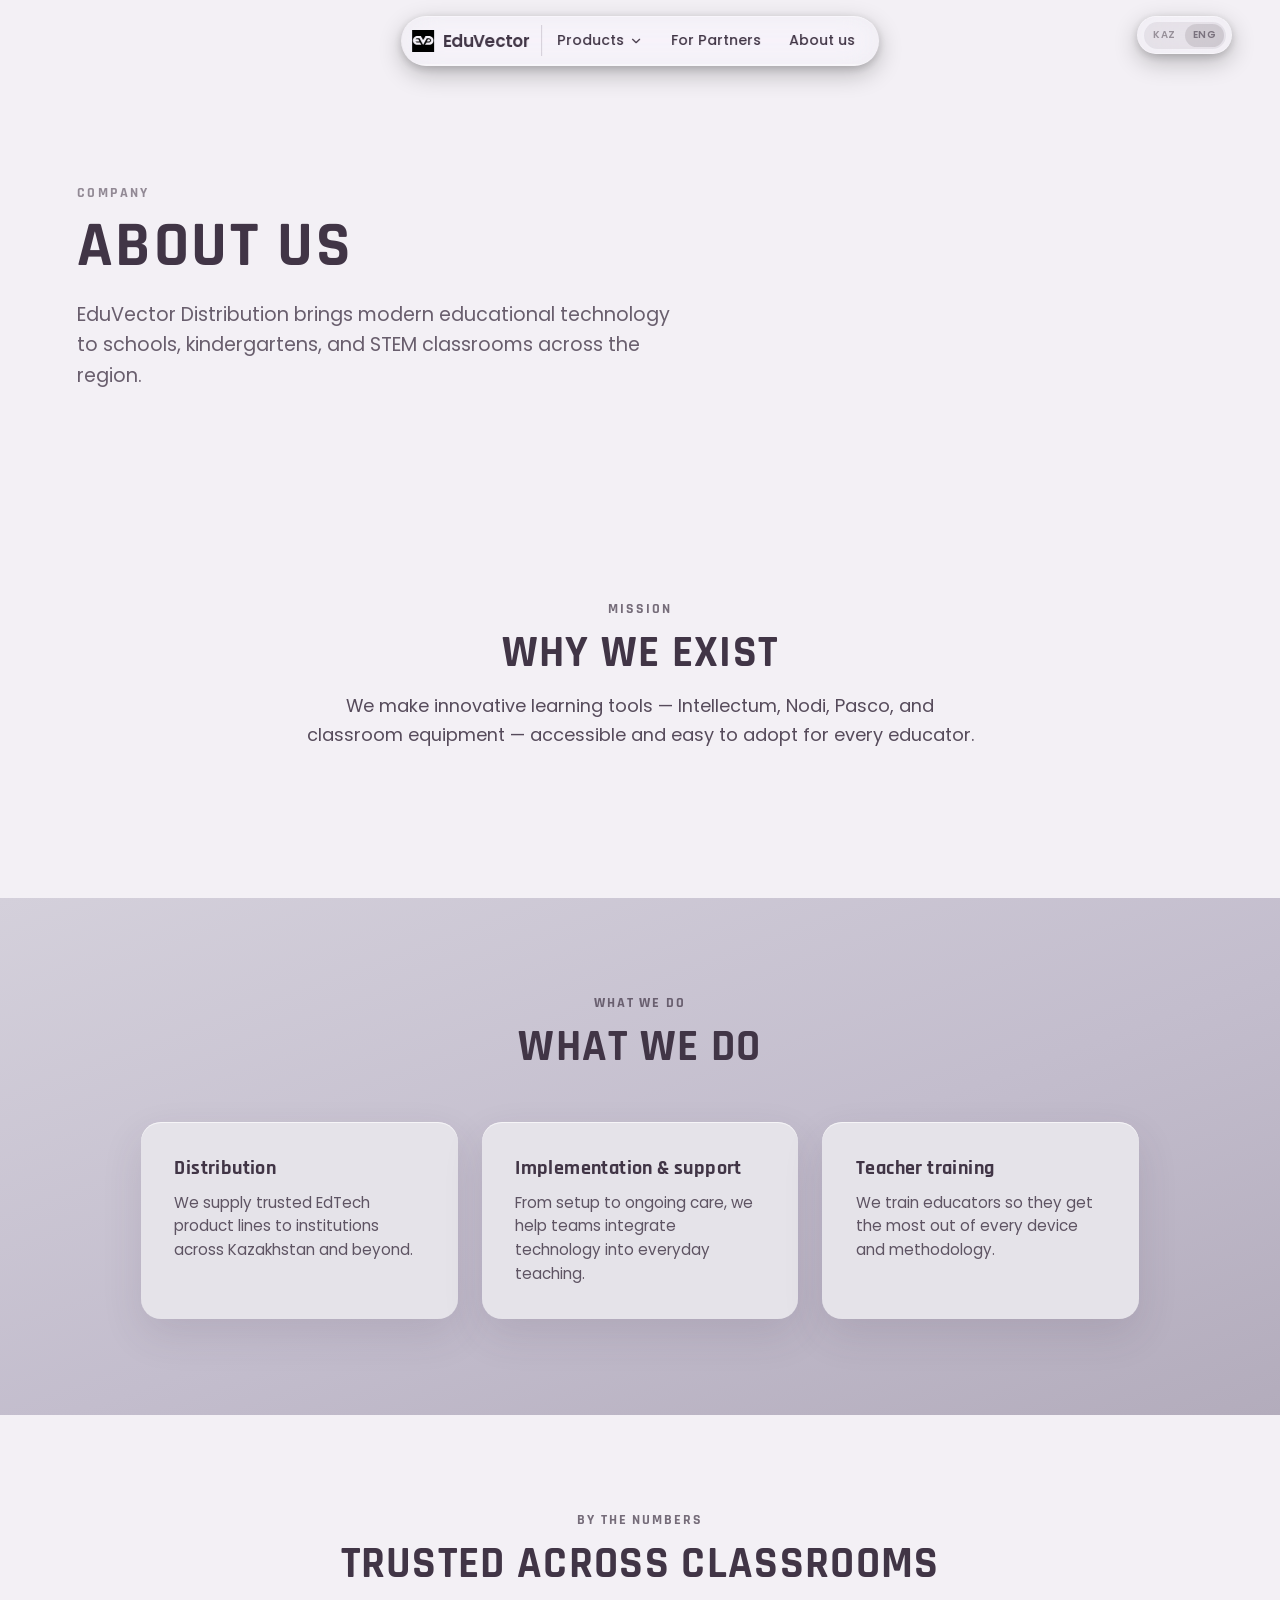
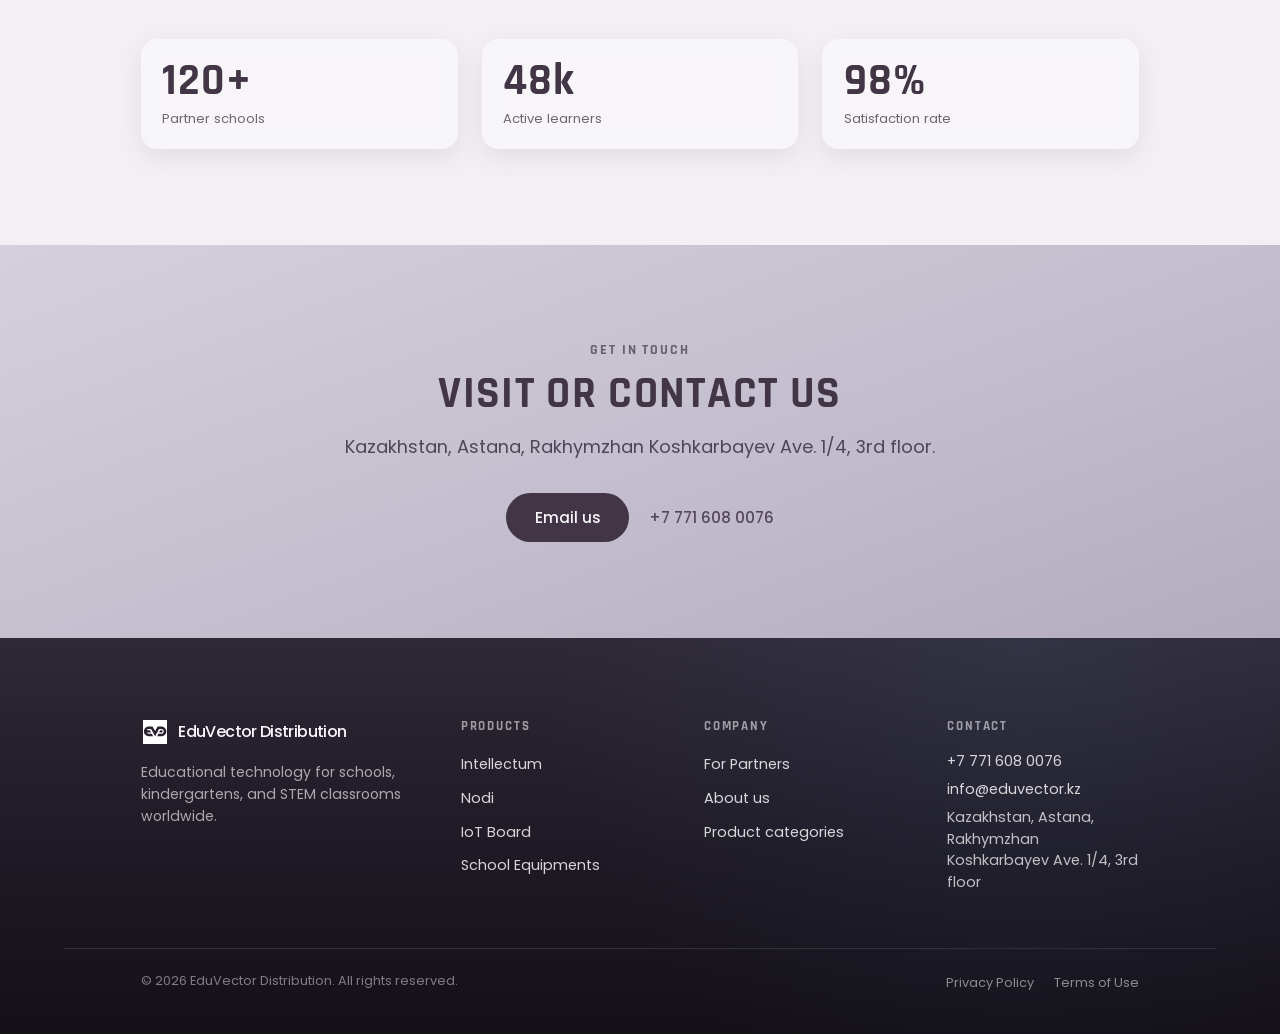
==== commit 49f62009: "Revamp About and Partners pages with new content and structure, including enhanced navigation, updat" ====
--- a/about.html
+++ b/about.html
@@ -1,5 +1,5 @@
 <!DOCTYPE html>
-<html lang="en">
+<html lang="en" data-page-title="page.title.about">
   <head>
     <meta charset="UTF-8" />
     <meta name="viewport" content="width=device-width, initial-scale=1.0" />
@@ -24,36 +24,130 @@
       <nav class="site-nav liquid-glass" aria-label="Site">
         <ul class="site-nav__list">
           <li class="site-nav__item site-nav__item--has-menu">
-            <button class="site-nav__link site-nav__toggle" type="button" aria-expanded="false" aria-haspopup="true">
-              Products
+            <button
+              class="site-nav__link site-nav__toggle"
+              type="button"
+              aria-expanded="false"
+              aria-haspopup="true"
+              data-scroll-href="index.html#bento-showcase"
+            >
+              <span data-i18n="nav.products">Products</span>
               <svg class="site-nav__caret" viewBox="0 0 24 24" fill="none" stroke="currentColor" stroke-width="2" stroke-linecap="round" stroke-linejoin="round" aria-hidden="true">
                 <polyline points="6 9 12 15 18 9" />
               </svg>
             </button>
             <ul class="site-nav__dropdown liquid-glass">
-              <li><a href="#">Intellectum</a></li>
-              <li><a href="#">Nodi</a></li>
-              <li><a href="#">IoT Board</a></li>
-              <li><a href="#">School Equipments</a></li>
+              <li><a href="index.html#bento-showcase" data-i18n="nav.intellectum">Intellectum</a></li>
+              <li><a href="index.html#bento-showcase" data-i18n="nav.nodi">Nodi</a></li>
+              <li><a href="index.html#bento-showcase" data-i18n="nav.iot">IoT Board</a></li>
+              <li><a href="index.html#bento-showcase" data-i18n="nav.equipment">School Equipments</a></li>
             </ul>
           </li>
-          <li><a class="site-nav__link" href="partners.html">For Partners</a></li>
-          <li><a class="site-nav__link" href="about.html">About us</a></li>
+          <li><a class="site-nav__link" href="partners.html" data-i18n="nav.partners">For Partners</a></li>
+          <li><a class="site-nav__link" href="about.html" data-i18n="nav.about">About us</a></li>
         </ul>
       </nav>
     </div>
 
-    <main class="page-stub">
-      <div class="page-stub__bg" aria-hidden="true"></div>
-      <div class="page-stub__inner">
-        <p class="page-stub__eyebrow">Company</p>
-        <h1 class="page-stub__title">About us</h1>
-        <p class="page-stub__lead">
-          This page is coming soon. Our mission, team, and story behind the Nodi ecosystem will be
-          shared here.
-        </p>
-        <a class="page-stub__cta" href="index.html">Back to Home</a>
+    <div class="inner-actions liquid-glass">
+      <div class="site-lang" role="group" data-i18n-aria-label="lang.group" aria-label="Language">
+        <button type="button" class="site-lang__btn" data-lang="kaz" aria-pressed="false">KAZ</button>
+        <button type="button" class="site-lang__btn" data-lang="eng" aria-pressed="false">ENG</button>
       </div>
+    </div>
+
+    <main class="inner-page">
+      <section class="inner-page__hero" aria-labelledby="about-hero-title">
+        <div class="inner-page__hero-inner">
+          <p class="inner-page__eyebrow" data-i18n="about.hero.eyebrow">Company</p>
+          <h1 class="inner-page__title" id="about-hero-title" data-i18n="about.hero.title">About us</h1>
+          <p class="inner-page__lead" data-i18n="about.hero.lead">
+            EduVector Distribution brings modern educational technology to schools, kindergartens, and
+            STEM classrooms across the region.
+          </p>
+        </div>
+      </section>
+
+      <section class="inner-section inner-section--mist" aria-labelledby="about-mission-title">
+        <div class="inner-section__inner">
+          <div class="inner-section__head">
+            <p class="inner-section__eyebrow" data-i18n="about.mission.eyebrow">Mission</p>
+            <h2 class="inner-section__title" id="about-mission-title" data-i18n="about.mission.title">Why we exist</h2>
+            <p class="inner-section__lead" data-i18n="about.mission.lead">
+              We make innovative learning tools — Intellectum, Nodi, Pasco, and classroom equipment —
+              accessible and easy to adopt for every educator.
+            </p>
+          </div>
+        </div>
+      </section>
+
+      <section class="inner-section inner-section--surface" aria-labelledby="about-do-title">
+        <div class="inner-section__inner">
+          <div class="inner-section__head">
+            <p class="inner-section__eyebrow" data-i18n="about.do.eyebrow">What we do</p>
+            <h2 class="inner-section__title" id="about-do-title" data-i18n="about.do.title">What we do</h2>
+          </div>
+          <div class="feature-grid">
+            <article class="feature-card">
+              <h3 class="feature-card__title" data-i18n="about.do.1.title">Distribution</h3>
+              <p class="feature-card__text" data-i18n="about.do.1.text">
+                We supply trusted EdTech product lines to institutions across Kazakhstan and beyond.
+              </p>
+            </article>
+            <article class="feature-card">
+              <h3 class="feature-card__title" data-i18n="about.do.2.title">Implementation &amp; support</h3>
+              <p class="feature-card__text" data-i18n="about.do.2.text">
+                From setup to ongoing care, we help teams integrate technology into everyday teaching.
+              </p>
+            </article>
+            <article class="feature-card">
+              <h3 class="feature-card__title" data-i18n="about.do.3.title">Teacher training</h3>
+              <p class="feature-card__text" data-i18n="about.do.3.text">
+                We train educators so they get the most out of every device and methodology.
+              </p>
+            </article>
+          </div>
+        </div>
+      </section>
+
+      <section class="inner-section inner-section--mist" aria-labelledby="about-stats-title">
+        <div class="inner-section__inner">
+          <div class="inner-section__head">
+            <p class="inner-section__eyebrow" data-i18n="about.stats.eyebrow">By the numbers</p>
+            <h2 class="inner-section__title" id="about-stats-title" data-i18n="about.stats.title">Trusted across classrooms</h2>
+          </div>
+          <div class="about-stats">
+            <div class="land-stat">
+              <span class="land-stat__value">120+</span>
+              <span class="land-stat__label" data-i18n="land.teacher.stat1">Partner schools</span>
+            </div>
+            <div class="land-stat">
+              <span class="land-stat__value">48k</span>
+              <span class="land-stat__label" data-i18n="land.teacher.stat2">Active learners</span>
+            </div>
+            <div class="land-stat">
+              <span class="land-stat__value">98%</span>
+              <span class="land-stat__label" data-i18n="land.teacher.stat3">Satisfaction rate</span>
+            </div>
+          </div>
+        </div>
+      </section>
+
+      <section class="inner-section inner-section--surface" aria-labelledby="about-contact-title">
+        <div class="inner-section__inner">
+          <div class="inner-cta">
+            <p class="inner-section__eyebrow" data-i18n="about.contact.eyebrow">Get in touch</p>
+            <h2 class="inner-section__title" id="about-contact-title" data-i18n="about.contact.title">Visit or contact us</h2>
+            <p class="inner-section__lead" data-i18n="about.contact.lead">
+              Kazakhstan, Astana, Rakhymzhan Koshkarbayev Ave. 1/4, 3rd floor.
+            </p>
+            <div class="inner-cta__actions">
+              <a class="inner-cta__btn" href="mailto:info@eduvector.kz" data-i18n="about.contact.email">Email us</a>
+              <a class="inner-cta__link" href="tel:+77716080076">+7 771 608 0076</a>
+            </div>
+          </div>
+        </div>
+      </section>
     </main>
 
     <footer class="site-footer" aria-labelledby="site-footer-title">
@@ -65,47 +159,50 @@
             </span>
             <span class="brand-text">EduVector Distribution</span>
           </a>
-          <p class="site-footer__tagline">
+          <p class="site-footer__tagline" data-i18n="footer.tagline">
             Educational technology for schools, kindergartens, and STEM classrooms worldwide.
           </p>
         </div>
         <nav class="site-footer__nav" aria-label="Footer products">
-          <h2 class="site-footer__heading" id="site-footer-title">Products</h2>
+          <h2 class="site-footer__heading" id="site-footer-title" data-i18n="footer.products">Products</h2>
           <ul class="site-footer__list">
-            <li><a href="#">Intellectum</a></li>
-            <li><a href="#">Nodi</a></li>
-            <li><a href="#">IoT Board</a></li>
-            <li><a href="#">School Equipments</a></li>
+            <li><a href="index.html#bento-showcase" data-i18n="nav.intellectum">Intellectum</a></li>
+            <li><a href="index.html#bento-showcase" data-i18n="nav.nodi">Nodi</a></li>
+            <li><a href="index.html#bento-showcase" data-i18n="nav.iot">IoT Board</a></li>
+            <li><a href="index.html#bento-showcase" data-i18n="nav.equipment">School Equipments</a></li>
           </ul>
         </nav>
         <nav class="site-footer__nav" aria-label="Footer company">
-          <h2 class="site-footer__heading">Company</h2>
+          <h2 class="site-footer__heading" data-i18n="footer.company">Company</h2>
           <ul class="site-footer__list">
-            <li><a href="partners.html">For Partners</a></li>
-            <li><a href="about.html">About us</a></li>
-            <li><a href="index.html#bento-showcase">Product categories</a></li>
+            <li><a href="partners.html" data-i18n="nav.partners">For Partners</a></li>
+            <li><a href="about.html" data-i18n="nav.about">About us</a></li>
+            <li><a href="index.html#bento-showcase" data-i18n="footer.categories">Product categories</a></li>
           </ul>
         </nav>
         <div class="site-footer__contact">
-          <h2 class="site-footer__heading">Contact</h2>
+          <h2 class="site-footer__heading" data-i18n="footer.contact">Contact</h2>
           <p class="site-footer__contact-line">
             <a href="tel:+77716080076">+7 771 608 0076</a>
           </p>
           <p class="site-footer__contact-line">
             <a href="mailto:info@eduvector.kz">info@eduvector.kz</a>
           </p>
-          <p class="site-footer__contact-line">
+          <p class="site-footer__contact-line" data-i18n="footer.location">
             Kazakhstan, Astana, Rakhymzhan Koshkarbayev Ave. 1/4, 3rd floor
           </p>
         </div>
       </div>
       <div class="site-footer__bar">
-        <p class="site-footer__copyright">© 2026 EduVector Distribution. All rights reserved.</p>
+        <p class="site-footer__copyright" data-i18n="footer.copyright">© 2026 EduVector Distribution. All rights reserved.</p>
         <ul class="site-footer__legal">
-          <li><a href="#">Privacy Policy</a></li>
-          <li><a href="#">Terms of Use</a></li>
+          <li><a href="#" data-i18n="footer.privacy">Privacy Policy</a></li>
+          <li><a href="#" data-i18n="footer.terms">Terms of Use</a></li>
         </ul>
       </div>
     </footer>
+
+    <script src="js/i18n.js"></script>
+    <script src="js/app.js"></script>
   </body>
 </html>
--- a/styles.css
+++ b/styles.css
@@ -36,16 +36,6 @@
   position: relative;
   min-height: 100dvh;
   isolation: isolate;
-}
-
-.hero-stage .bg-fallback {
-  position: absolute;
-  inset: 0;
-  z-index: 0;
-  background:
-    radial-gradient(circle at 75% 45%, rgba(58, 122, 90, 0.55), transparent 55%),
-    radial-gradient(circle at 20% 80%, rgba(20, 40, 32, 0.8), transparent 60%),
-    linear-gradient(135deg, #04110c 0%, #0a1f17 55%, #020805 100%);
 }
 
 /* Videos are kept off-screen and tiny so browsers (e.g. Yandex) do not
@@ -1514,6 +1504,7 @@
 .site-brand.liquid-glass,
 .site-nav.liquid-glass,
 .site-actions.liquid-glass,
+.inner-actions.liquid-glass,
 .lead-form__toast.liquid-glass,
 .product-gallery__card.liquid-glass {
   backdrop-filter: var(--left-glass-backdrop-filter);
@@ -1535,6 +1526,7 @@
 .site-brand.liquid-glass::after,
 .site-nav.liquid-glass::after,
 .site-actions.liquid-glass::after,
+.inner-actions.liquid-glass::after,
 .lead-form__toast.liquid-glass::after,
 .product-gallery__card.liquid-glass::after {
   content: "";
@@ -1553,6 +1545,7 @@
 .site-brand.liquid-glass > *,
 .site-nav.liquid-glass > *,
 .site-actions.liquid-glass > *,
+.inner-actions.liquid-glass > *,
 .product-gallery__card.liquid-glass > * {
   position: relative;
   z-index: 1;
@@ -2526,6 +2519,215 @@
   transform: translateY(-1px);
 }
 
+/* ---------- Inner pages (Partners / About) ---------- */
+.inner-actions {
+  --panel-tint-color: #cac6d2;
+  --panel-dim-strength: 16;
+  --left-glass-shadow: 20;
+  --left-glass-backdrop-filter: blur(18px) saturate(132%) contrast(109%);
+  --panel-text-color: #413546;
+  position: fixed;
+  top: 1rem;
+  right: clamp(1rem, 5vw, 3rem);
+  z-index: 120;
+  display: flex;
+  align-items: center;
+  gap: 0.3rem;
+  padding: 0.35rem 0.4rem;
+  border-radius: 999px;
+  color: var(--panel-text-color);
+}
+
+.inner-page__hero {
+  position: relative;
+  isolation: isolate;
+  overflow: hidden;
+  display: flex;
+  align-items: center;
+  min-height: clamp(20rem, 56vh, 32rem);
+  padding: clamp(7rem, 16vh, 11rem) clamp(1.5rem, 6vw, 5rem) clamp(3rem, 8vh, 5rem);
+  background: var(--bloom-mist);
+  color: var(--bloom-ink);
+}
+
+.inner-page__hero-inner {
+  max-width: 46rem;
+}
+
+.inner-page__eyebrow {
+  margin: 0 0 0.75rem;
+  font-family: "Rajdhani", "Segoe UI", ui-sans-serif, sans-serif;
+  font-size: 0.85rem;
+  font-weight: 700;
+  letter-spacing: 0.18em;
+  text-transform: uppercase;
+  color: color-mix(in srgb, var(--bloom-ink) 55%, transparent);
+}
+
+.inner-page__title {
+  margin: 0 0 1.25rem;
+  font-family: "Rajdhani", "Segoe UI", ui-sans-serif, sans-serif;
+  font-size: clamp(2.5rem, 7vw, 4rem);
+  font-weight: 700;
+  line-height: 1.02;
+  letter-spacing: 0.04em;
+  text-transform: uppercase;
+}
+
+.inner-page__lead {
+  margin: 0;
+  max-width: 38rem;
+  font-size: clamp(1rem, 2.4vw, 1.2rem);
+  line-height: 1.6;
+  color: color-mix(in srgb, var(--bloom-ink) 78%, transparent);
+}
+
+.inner-section {
+  position: relative;
+  z-index: 10;
+}
+
+.inner-section--mist {
+  background: var(--bloom-mist);
+  color: var(--bloom-ink);
+}
+
+.inner-section--surface {
+  background: linear-gradient(160deg, #d4d0db 0%, #c3bdcd 55%, #b3acbc 100%);
+  color: var(--bloom-ink);
+}
+
+.inner-section__inner {
+  max-width: 72rem;
+  margin: 0 auto;
+  padding: clamp(3rem, 8vw, 6rem) clamp(1.5rem, 6vw, 5rem);
+}
+
+.inner-section__head {
+  max-width: 42rem;
+  margin: 0 auto clamp(2rem, 5vw, 3.25rem);
+  text-align: center;
+}
+
+.inner-section__eyebrow {
+  margin: 0 0 0.75rem;
+  font-family: "Rajdhani", "Segoe UI", ui-sans-serif, sans-serif;
+  font-size: 0.85rem;
+  font-weight: 700;
+  letter-spacing: 0.14em;
+  text-transform: uppercase;
+  opacity: 0.7;
+}
+
+.inner-section__title {
+  margin: 0 0 1rem;
+  font-family: "Rajdhani", "Segoe UI", ui-sans-serif, sans-serif;
+  font-size: clamp(1.85rem, 4vw, 2.75rem);
+  font-weight: 700;
+  line-height: 1.05;
+  letter-spacing: 0.03em;
+  text-transform: uppercase;
+}
+
+.inner-section__lead {
+  margin: 0;
+  font-size: clamp(0.98rem, 2vw, 1.12rem);
+  line-height: 1.6;
+  opacity: 0.88;
+}
+
+.feature-grid {
+  display: grid;
+  grid-template-columns: repeat(auto-fit, minmax(15rem, 1fr));
+  gap: clamp(1rem, 2.5vw, 1.5rem);
+}
+
+.feature-card {
+  padding: clamp(1.5rem, 3vw, 2.1rem);
+  border-radius: 1.25rem;
+  background: color-mix(in srgb, var(--bloom-surface) 50%, #ffffff);
+  box-shadow:
+    inset 0 1px 0 rgba(255, 255, 255, 0.65),
+    0 16px 40px rgba(65, 53, 70, 0.12);
+}
+
+.feature-card__title {
+  margin: 0 0 0.6rem;
+  font-family: "Rajdhani", "Segoe UI", ui-sans-serif, sans-serif;
+  font-size: 1.25rem;
+  font-weight: 700;
+  letter-spacing: 0.02em;
+}
+
+.feature-card__text {
+  margin: 0;
+  font-size: 0.95rem;
+  line-height: 1.55;
+  opacity: 0.82;
+}
+
+.about-stats {
+  display: grid;
+  grid-template-columns: repeat(auto-fit, minmax(13rem, 1fr));
+  gap: clamp(1rem, 2.5vw, 1.5rem);
+}
+
+.inner-cta {
+  max-width: 42rem;
+  margin: 0 auto;
+  text-align: center;
+}
+
+.inner-cta__actions {
+  display: flex;
+  flex-wrap: wrap;
+  align-items: center;
+  justify-content: center;
+  gap: 0.75rem 1.25rem;
+  margin-top: clamp(1.5rem, 3vw, 2rem);
+}
+
+.inner-cta__btn {
+  display: inline-flex;
+  align-items: center;
+  justify-content: center;
+  padding: 0.8rem 1.8rem;
+  border-radius: 999px;
+  border: 0;
+  background: var(--bloom-ink);
+  color: #f8f6fa;
+  font-family: inherit;
+  font-size: 0.95rem;
+  font-weight: 500;
+  text-decoration: none;
+  cursor: pointer;
+  transition: transform 0.2s ease, box-shadow 0.2s ease;
+}
+
+.inner-cta__btn:hover {
+  transform: scale(1.04);
+  box-shadow: 0 10px 28px rgba(65, 53, 70, 0.25);
+}
+
+.inner-cta__link {
+  color: inherit;
+  font-size: 0.95rem;
+  font-weight: 500;
+  text-decoration: none;
+  opacity: 0.85;
+}
+
+.inner-cta__link:hover {
+  opacity: 1;
+  text-decoration: underline;
+}
+
+@media (max-width: 720px) {
+  .inner-page__hero {
+    min-height: clamp(16rem, 48vh, 24rem);
+  }
+}
+
 /* ---------- Site footer ---------- */
 .site-footer {
   position: relative;
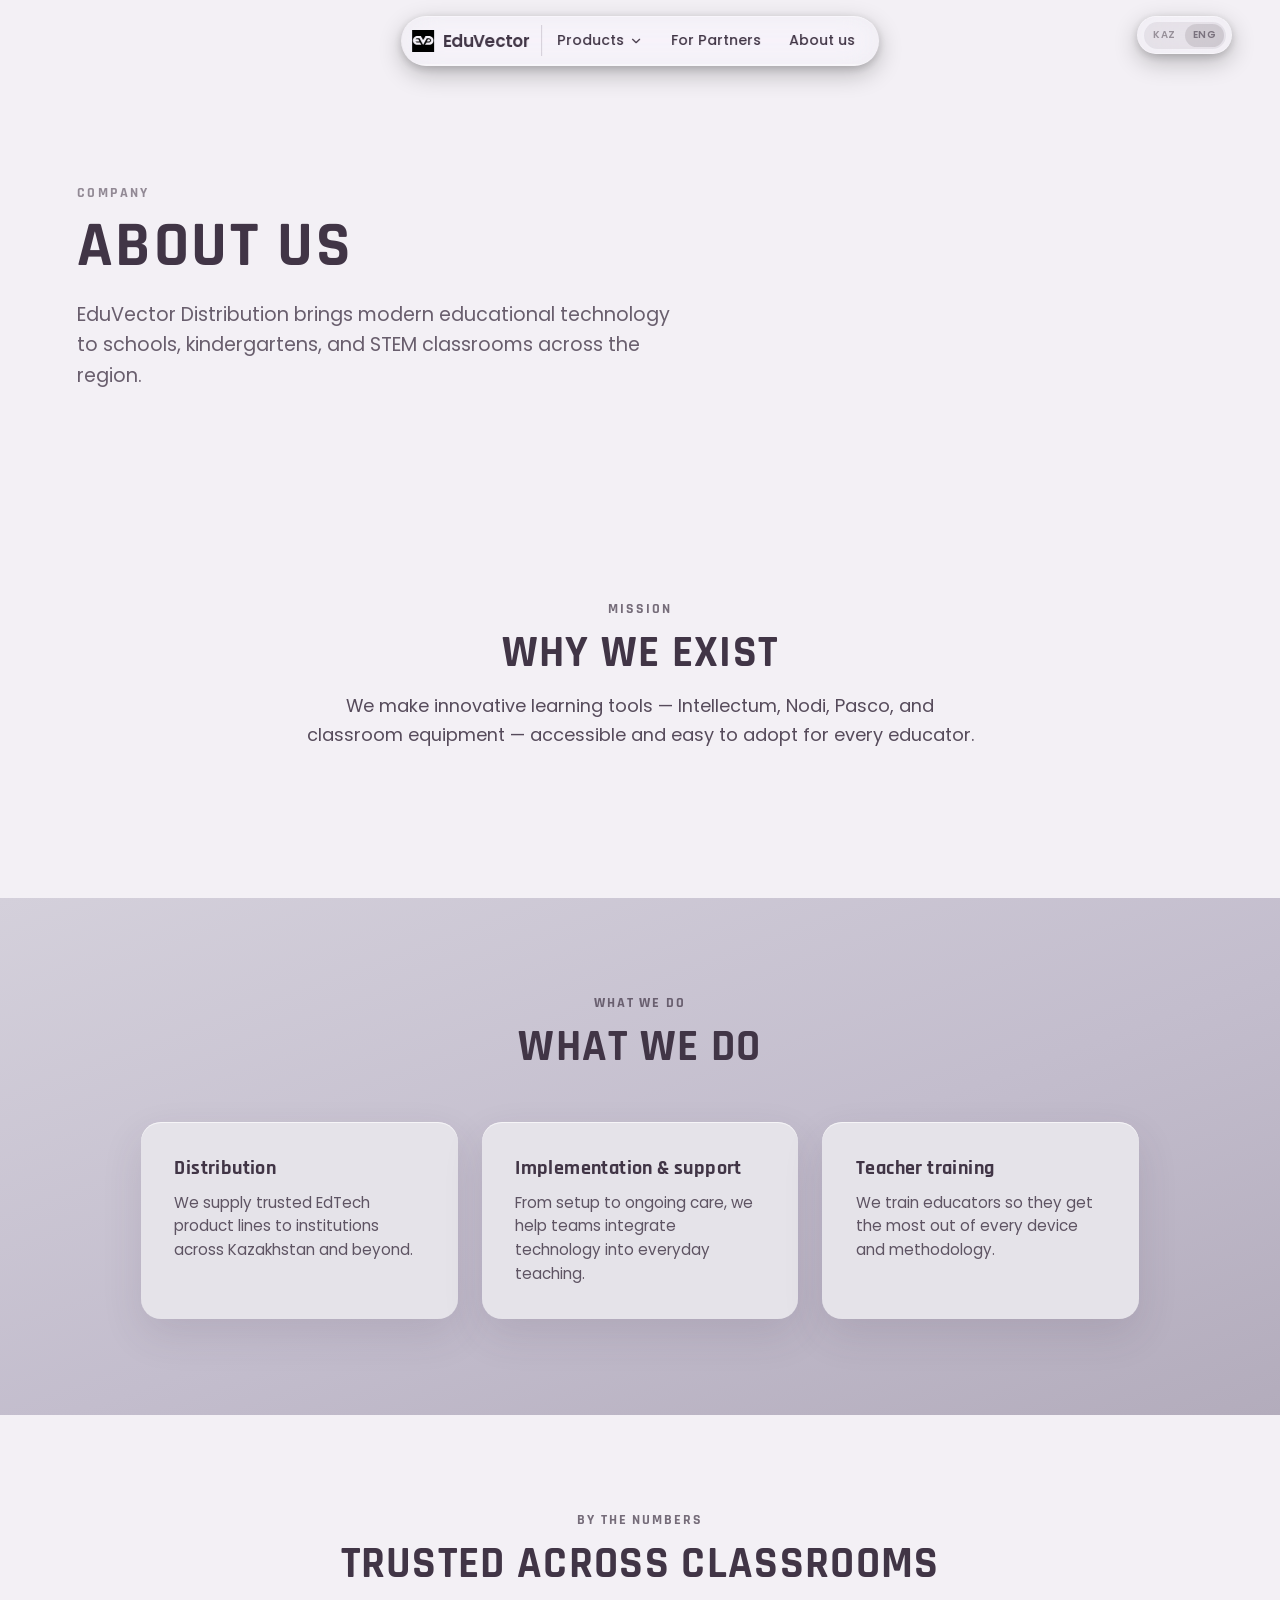
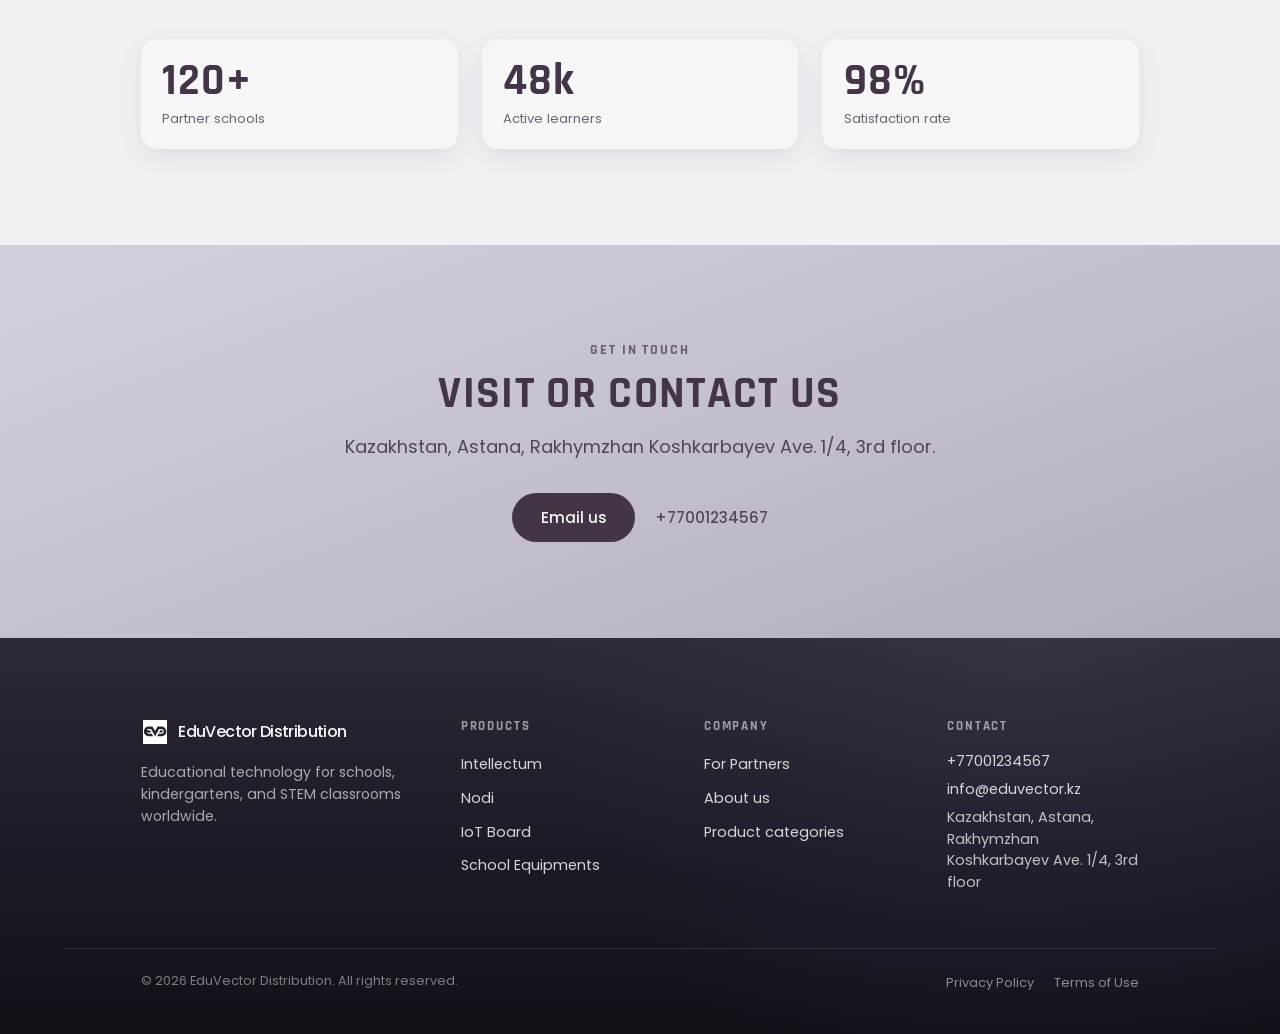
==== commit bba4a869: "Update Open Graph image assets: replace existing og-image.png and add new og-imagePRO.png for enhanc" ====
--- a/about.html
+++ b/about.html
@@ -4,6 +4,31 @@
     <meta charset="UTF-8" />
     <meta name="viewport" content="width=device-width, initial-scale=1.0" />
     <title>About us - IntellectumUS</title>
+    <meta
+      name="description"
+      content="About EduVector Distribution — our mission to bring innovative educational technology to schools, kindergartens, and STEM classrooms."
+    />
+    <link rel="canonical" href="https://www.eduvector.kz/about" />
+    <meta property="og:type" content="website" />
+    <meta property="og:title" content="About us - EduVector Distribution" />
+    <meta property="og:url" content="https://www.eduvector.kz/about" />
+    <meta
+      property="og:description"
+      content="About EduVector Distribution — our mission to bring innovative educational technology to schools, kindergartens, and STEM classrooms."
+    />
+    <meta property="og:site_name" content="EduVector Distribution" />
+    <meta property="og:locale" content="en_US" />
+    <meta property="og:image" content="https://eduvector.kz/assets/og/og-image.png" />
+    <meta property="og:image:width" content="1200" />
+    <meta property="og:image:height" content="630" />
+    <meta property="og:image:alt" content="EduVector Distribution — Innovations in School Education" />
+    <meta name="twitter:card" content="summary_large_image" />
+    <meta name="twitter:title" content="About us - EduVector Distribution" />
+    <meta
+      name="twitter:description"
+      content="About EduVector Distribution — our mission to bring innovative educational technology to schools, kindergartens, and STEM classrooms."
+    />
+    <meta name="twitter:image" content="https://eduvector.kz/assets/og/og-image.png" />
     <link rel="icon" href="assets/icon/eduvector_favicon.svg" type="image/svg+xml" />
     <link rel="preconnect" href="https://fonts.googleapis.com" />
     <link rel="preconnect" href="https://fonts.gstatic.com" crossorigin />
@@ -15,7 +40,7 @@
   </head>
   <body class="bloom-page is-nav-merged">
     <div class="site-chrome" data-nav-merge="always">
-      <a class="site-brand liquid-glass brand" href="index.html" aria-label="EduVector — Home">
+      <a class="site-brand liquid-glass brand" href="/" aria-label="EduVector — Home">
         <span class="brand-mark" aria-hidden="true">
           <img src="assets/icon/eduvector.svg" alt="" />
         </span>
@@ -29,7 +54,7 @@
               type="button"
               aria-expanded="false"
               aria-haspopup="true"
-              data-scroll-href="index.html#bento-showcase"
+              data-scroll-href="/#bento-showcase"
             >
               <span data-i18n="nav.products">Products</span>
               <svg class="site-nav__caret" viewBox="0 0 24 24" fill="none" stroke="currentColor" stroke-width="2" stroke-linecap="round" stroke-linejoin="round" aria-hidden="true">
@@ -37,14 +62,14 @@
               </svg>
             </button>
             <ul class="site-nav__dropdown liquid-glass">
-              <li><a href="index.html#bento-showcase" data-i18n="nav.intellectum">Intellectum</a></li>
-              <li><a href="index.html#bento-showcase" data-i18n="nav.nodi">Nodi</a></li>
-              <li><a href="index.html#bento-showcase" data-i18n="nav.iot">IoT Board</a></li>
-              <li><a href="index.html#bento-showcase" data-i18n="nav.equipment">School Equipments</a></li>
+              <li><a href="/#bento-showcase" data-i18n="nav.intellectum">Intellectum</a></li>
+              <li><a href="/#bento-showcase" data-i18n="nav.nodi">Nodi</a></li>
+              <li><a href="/#bento-showcase" data-i18n="nav.iot">IoT Board</a></li>
+              <li><a href="/#bento-showcase" data-i18n="nav.equipment">School Equipments</a></li>
             </ul>
           </li>
-          <li><a class="site-nav__link" href="partners.html" data-i18n="nav.partners">For Partners</a></li>
-          <li><a class="site-nav__link" href="about.html" data-i18n="nav.about">About us</a></li>
+          <li><a class="site-nav__link" href="/partners" data-i18n="nav.partners">For Partners</a></li>
+          <li><a class="site-nav__link" href="/about" data-i18n="nav.about">About us</a></li>
         </ul>
       </nav>
     </div>
@@ -143,7 +168,7 @@
             </p>
             <div class="inner-cta__actions">
               <a class="inner-cta__btn" href="mailto:info@eduvector.kz" data-i18n="about.contact.email">Email us</a>
-              <a class="inner-cta__link" href="tel:+77716080076">+7 771 608 0076</a>
+              <a class="inner-cta__link" href="tel:+77001234567">+77001234567</a>
             </div>
           </div>
         </div>
@@ -153,7 +178,7 @@
     <footer class="site-footer" aria-labelledby="site-footer-title">
       <div class="site-footer__inner">
         <div class="site-footer__brand">
-          <a class="site-footer__logo brand" href="index.html" aria-label="EduVector — Home">
+          <a class="site-footer__logo brand" href="/" aria-label="EduVector — Home">
             <span class="brand-mark" aria-hidden="true">
               <img src="assets/icon/eduvector.svg" alt="" />
             </span>
@@ -166,24 +191,24 @@
         <nav class="site-footer__nav" aria-label="Footer products">
           <h2 class="site-footer__heading" id="site-footer-title" data-i18n="footer.products">Products</h2>
           <ul class="site-footer__list">
-            <li><a href="index.html#bento-showcase" data-i18n="nav.intellectum">Intellectum</a></li>
-            <li><a href="index.html#bento-showcase" data-i18n="nav.nodi">Nodi</a></li>
-            <li><a href="index.html#bento-showcase" data-i18n="nav.iot">IoT Board</a></li>
-            <li><a href="index.html#bento-showcase" data-i18n="nav.equipment">School Equipments</a></li>
+            <li><a href="/#bento-showcase" data-i18n="nav.intellectum">Intellectum</a></li>
+            <li><a href="/#bento-showcase" data-i18n="nav.nodi">Nodi</a></li>
+            <li><a href="/#bento-showcase" data-i18n="nav.iot">IoT Board</a></li>
+            <li><a href="/#bento-showcase" data-i18n="nav.equipment">School Equipments</a></li>
           </ul>
         </nav>
         <nav class="site-footer__nav" aria-label="Footer company">
           <h2 class="site-footer__heading" data-i18n="footer.company">Company</h2>
           <ul class="site-footer__list">
-            <li><a href="partners.html" data-i18n="nav.partners">For Partners</a></li>
-            <li><a href="about.html" data-i18n="nav.about">About us</a></li>
-            <li><a href="index.html#bento-showcase" data-i18n="footer.categories">Product categories</a></li>
+            <li><a href="/partners" data-i18n="nav.partners">For Partners</a></li>
+            <li><a href="/about" data-i18n="nav.about">About us</a></li>
+            <li><a href="/#bento-showcase" data-i18n="footer.categories">Product categories</a></li>
           </ul>
         </nav>
         <div class="site-footer__contact">
           <h2 class="site-footer__heading" data-i18n="footer.contact">Contact</h2>
           <p class="site-footer__contact-line">
-            <a href="tel:+77716080076">+7 771 608 0076</a>
+            <a href="tel:+77001234567">+77001234567</a>
           </p>
           <p class="site-footer__contact-line">
             <a href="mailto:info@eduvector.kz">info@eduvector.kz</a>
--- a/styles.css
+++ b/styles.css
@@ -32,10 +32,82 @@
   box-sizing: border-box;
 }
 
+html.is-boot-loading .site-chrome,
+html.is-boot-loading .hero-stage,
+html.is-boot-loading .site-footer,
+html.is-boot-loading .lead-form__select-menu {
+  visibility: hidden;
+}
+
+.boot-screen {
+  position: fixed;
+  inset: 0;
+  z-index: 10000;
+  display: flex;
+  flex-direction: column;
+  align-items: center;
+  justify-content: center;
+  gap: 1.75rem;
+  background: #000;
+  opacity: 1;
+  transition: opacity 0.4s ease;
+}
+
+.boot-screen[hidden] {
+  display: none;
+}
+
+.boot-screen.is-leaving {
+  opacity: 0;
+}
+
+.boot-screen__logo {
+  width: clamp(96px, 22vw, 168px);
+  height: auto;
+  animation: boot-logo-pulse 1.6s ease-in-out infinite;
+}
+
+.boot-screen__spinner {
+  width: 38px;
+  height: 38px;
+  border-radius: 50%;
+  border: 3px solid rgba(255, 255, 255, 0.16);
+  border-top-color: var(--bloom-accent);
+  animation: boot-spin 0.9s linear infinite;
+}
+
+@keyframes boot-spin {
+  to {
+    transform: rotate(360deg);
+  }
+}
+
+@keyframes boot-logo-pulse {
+  0%,
+  100% {
+    opacity: 0.7;
+  }
+  50% {
+    opacity: 1;
+  }
+}
+
+@media (prefers-reduced-motion: reduce) {
+  .boot-screen {
+    transition: none;
+  }
+
+  .boot-screen__logo,
+  .boot-screen__spinner {
+    animation: none;
+  }
+}
+
 .hero-stage {
   position: relative;
   min-height: 100dvh;
   isolation: isolate;
+  background: #000 url("assets/video/intellectum.jpg") center / cover no-repeat;
 }
 
 /* Videos are kept off-screen and tiny so browsers (e.g. Yandex) do not
@@ -59,6 +131,30 @@
   height: 100%;
   z-index: 1;
   pointer-events: none;
+}
+
+@media (hover: none) and (pointer: coarse) {
+  .hero-stage .bg-video {
+    inset: 0;
+    width: 100%;
+    height: 100%;
+    object-fit: cover;
+    opacity: 0;
+    z-index: 1;
+    transition: opacity 0.7s ease;
+  }
+
+  .hero-stage .bg-video.is-active {
+    opacity: 1;
+  }
+
+  .hero-stage.is-image-background .bg-video {
+    opacity: 0;
+  }
+
+  .hero-stage .bg-canvas {
+    display: none;
+  }
 }
 
 .hero-stage__overlay {
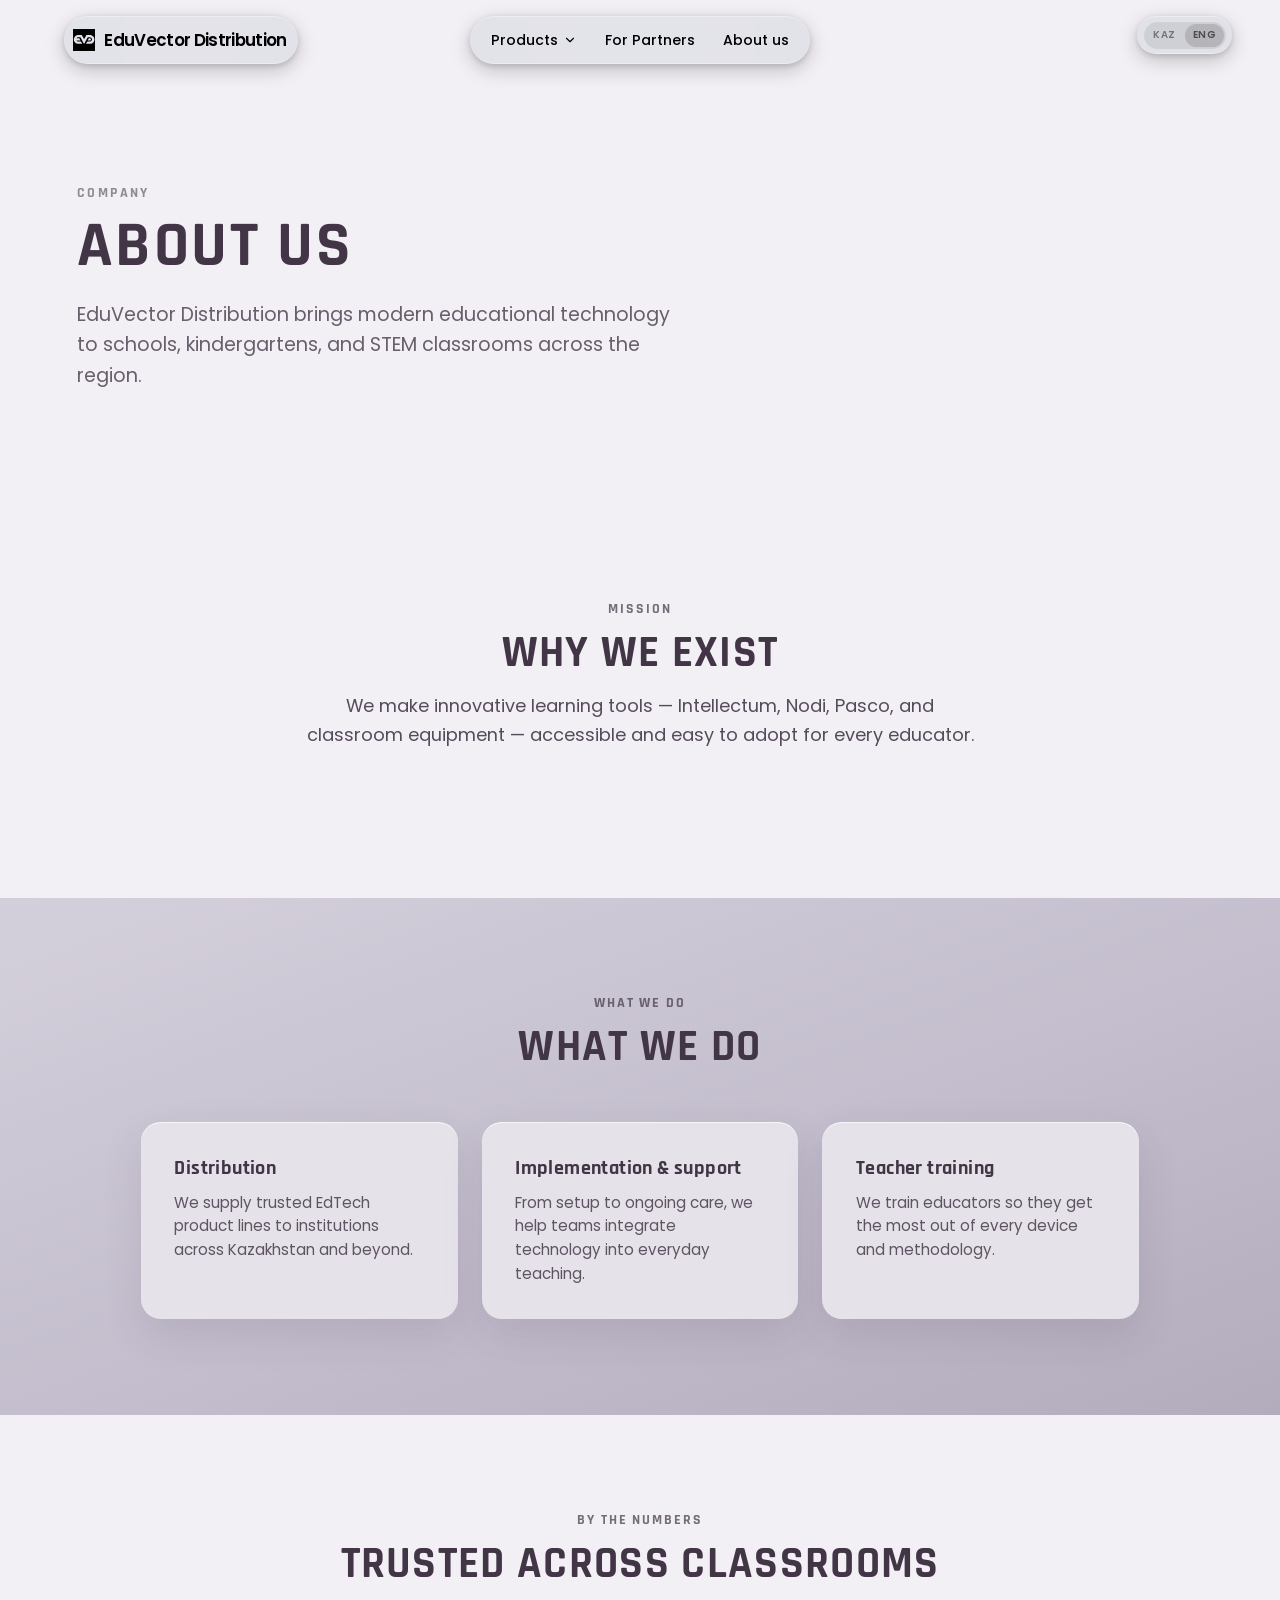
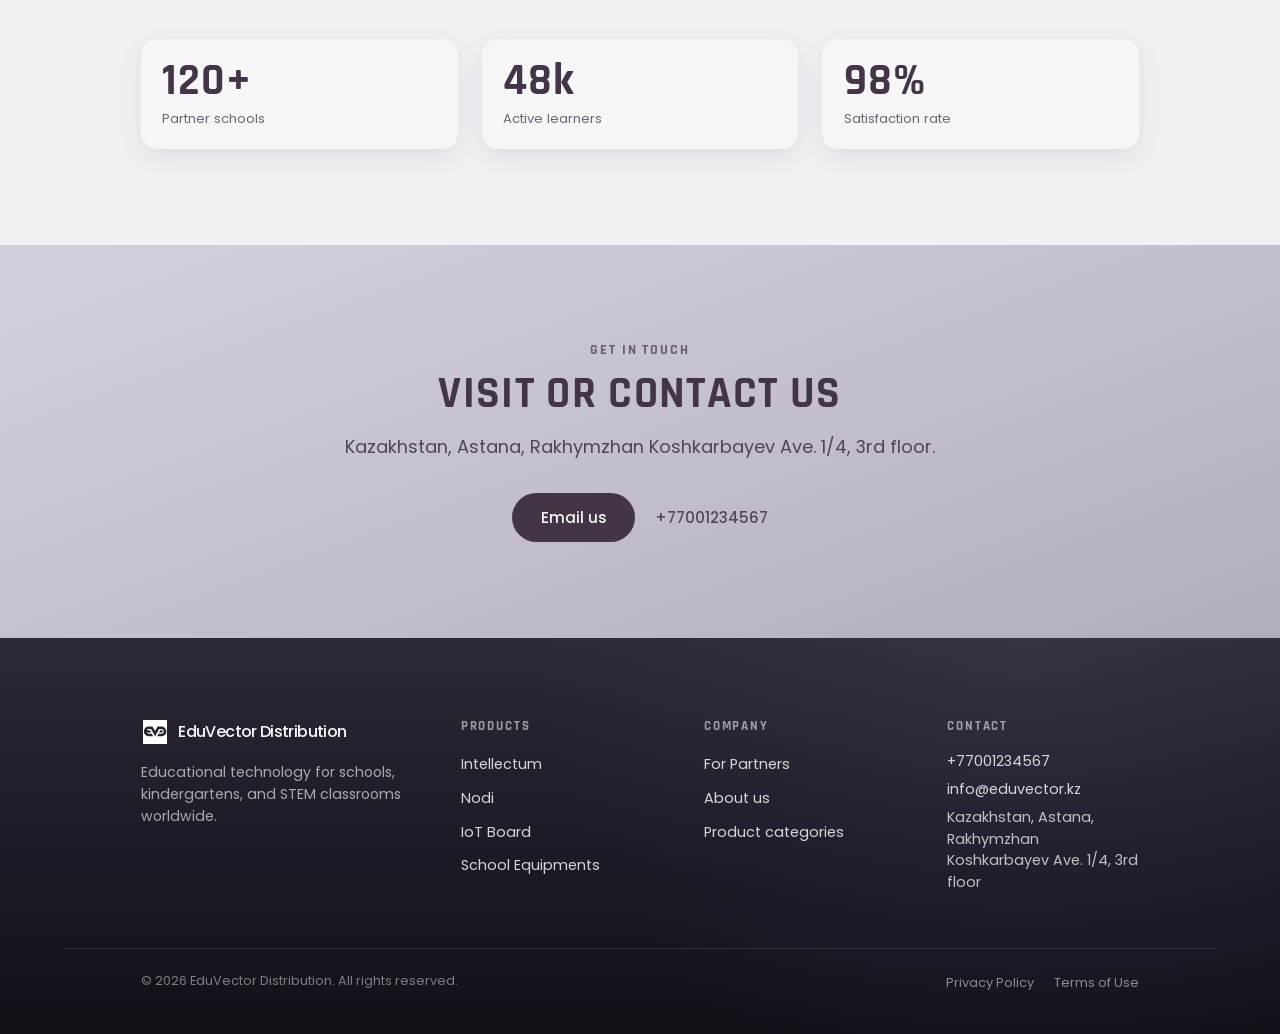
==== commit 881ce67e: "Refactor site navigation and branding for improved accessibility and consistency. Update navigation " ====
--- a/about.html
+++ b/about.html
@@ -38,13 +38,13 @@
     />
     <link rel="stylesheet" href="styles.css" />
   </head>
-  <body class="bloom-page is-nav-merged">
-    <div class="site-chrome" data-nav-merge="always">
+  <body class="bloom-page">
+    <div class="site-chrome" data-nav-merge="never">
       <a class="site-brand liquid-glass brand" href="/" aria-label="EduVector — Home">
         <span class="brand-mark" aria-hidden="true">
           <img src="assets/icon/eduvector.svg" alt="" />
         </span>
-        <span class="brand-text">EduVector</span>
+        <span class="brand-text">EduVector Distribution</span>
       </a>
       <nav class="site-nav liquid-glass" aria-label="Site">
         <ul class="site-nav__list">
@@ -56,6 +56,12 @@
               aria-haspopup="true"
               data-scroll-href="/#bento-showcase"
             >
+              <svg class="site-nav__icon" viewBox="0 0 24 24" fill="none" stroke="currentColor" stroke-width="2" stroke-linecap="round" stroke-linejoin="round" aria-hidden="true">
+                <rect x="3" y="3" width="7" height="7" rx="1.5" />
+                <rect x="14" y="3" width="7" height="7" rx="1.5" />
+                <rect x="3" y="14" width="7" height="7" rx="1.5" />
+                <rect x="14" y="14" width="7" height="7" rx="1.5" />
+              </svg>
               <span data-i18n="nav.products">Products</span>
               <svg class="site-nav__caret" viewBox="0 0 24 24" fill="none" stroke="currentColor" stroke-width="2" stroke-linecap="round" stroke-linejoin="round" aria-hidden="true">
                 <polyline points="6 9 12 15 18 9" />
@@ -68,8 +74,27 @@
               <li><a href="/#bento-showcase" data-i18n="nav.equipment">School Equipments</a></li>
             </ul>
           </li>
-          <li><a class="site-nav__link" href="/partners" data-i18n="nav.partners">For Partners</a></li>
-          <li><a class="site-nav__link" href="/about" data-i18n="nav.about">About us</a></li>
+          <li>
+            <a class="site-nav__link" href="/partners" data-i18n-aria-label="nav.partners" aria-label="For Partners">
+              <svg class="site-nav__icon" viewBox="0 0 24 24" fill="none" stroke="currentColor" stroke-width="2" stroke-linecap="round" stroke-linejoin="round" aria-hidden="true">
+                <path d="M16 21v-2a4 4 0 0 0-8 0v2" />
+                <circle cx="12" cy="7" r="4" />
+                <path d="M3 21v-2a4 4 0 0 1 3-3.87" />
+                <path d="M21 21v-2a4 4 0 0 0-3-3.87" />
+              </svg>
+              <span data-i18n="nav.partners">For Partners</span>
+            </a>
+          </li>
+          <li>
+            <a class="site-nav__link" href="/about" data-i18n-aria-label="nav.about" aria-label="About us">
+              <svg class="site-nav__icon" viewBox="0 0 24 24" fill="none" stroke="currentColor" stroke-width="2" stroke-linecap="round" stroke-linejoin="round" aria-hidden="true">
+                <circle cx="12" cy="12" r="9" />
+                <path d="M12 16v-4" />
+                <path d="M12 8h.01" />
+              </svg>
+              <span data-i18n="nav.about">About us</span>
+            </a>
+          </li>
         </ul>
       </nav>
     </div>
--- a/styles.css
+++ b/styles.css
@@ -1891,6 +1891,13 @@
   transition: transform 0.2s ease;
 }
 
+.site-nav__icon {
+  display: none;
+  width: 17px;
+  height: 17px;
+  flex-shrink: 0;
+}
+
 .site-nav__item--has-menu:hover .site-nav__caret,
 .site-nav__item--has-menu:focus-within .site-nav__caret {
   transform: rotate(180deg);
@@ -2149,6 +2156,14 @@
   background: var(--bloom-mist);
 }
 
+.bento-showcase__header {
+  display: none;
+}
+
+.bento-showcase__body {
+  display: none;
+}
+
 .bento-showcase__grid {
   --bento-gap: clamp(0.35rem, 0.6vw, 0.5rem);
   display: grid;
@@ -2182,6 +2197,17 @@
     border-color 0.28s ease;
 }
 
+.bento-showcase__cell:has(.bento-showcase__media) .bento-showcase__img,
+.bento-showcase__cell > .bento-showcase__img {
+  position: absolute;
+  inset: 0;
+  display: block;
+  width: 100%;
+  height: 100%;
+  object-fit: cover;
+  object-position: center center;
+}
+
 .bento-showcase__cell:hover {
   z-index: 2;
   transform: scale(1.025);
@@ -2497,49 +2523,650 @@
   }
 }
 
+
 @media (max-width: 720px) {
-  .split-headline {
-    top: clamp(3.5rem, 10vh, 5rem);
-    width: calc(100% - var(--panel-edge-gap) * 2);
-    font-size: clamp(1.75rem, 8vw, 2.75rem);
-    letter-spacing: 0.04em;
-  }
-
-  .split-headline--mirror {
-    left: auto;
+  .bloom-page {
+    --panel-edge-gap: clamp(0.85rem, 4vw, 1.25rem);
+    --mobile-tap-size: 2.25rem;
+    --mobile-icon-size: 1.05rem;
+  }
+
+  .site-chrome {
+    top: max(0.65rem, env(safe-area-inset-top));
+    left: var(--panel-edge-gap);
+    right: auto;
+    justify-content: flex-start;
+    width: auto;
+    max-width: calc(100vw - var(--panel-edge-gap) * 2);
+    gap: 0.35rem;
+  }
+
+  .bloom-page:not(.is-nav-merged) .site-brand,
+  .bloom-page.is-nav-merged .site-brand {
+    position: static;
+    min-height: var(--mobile-tap-size);
+    padding: 0.25rem 0.55rem;
+    border-right: 0;
+    border-radius: 999px;
+  }
+
+  .site-brand .brand-mark {
+    width: 28px;
+    height: 28px;
+  }
+
+  .site-brand .brand-mark img,
+  .site-brand .brand-mark svg {
+    width: 24px;
+    height: 24px;
+  }
+
+  .site-brand .brand-text,
+  .bloom-page.is-nav-merged .site-brand .brand-text,
+  .bloom-page:not(.is-nav-merged) .site-brand .brand-text {
+    display: none;
+  }
+
+  .bloom-page.is-nav-merged .site-chrome {
+    left: var(--panel-edge-gap);
+    right: auto;
+    width: auto;
+    max-width: calc(100vw - var(--panel-edge-gap) * 2);
+    transform: none;
+    gap: 0.35rem;
+    padding: 0;
+    overflow: visible;
+    background: transparent;
+    backdrop-filter: none;
+    -webkit-backdrop-filter: none;
+    box-shadow: none;
+  }
+
+  .bloom-page.is-nav-merged .site-chrome::before,
+  .bloom-page.is-nav-merged .site-chrome::after {
+    display: none;
+  }
+
+  .site-nav,
+  .bloom-page.is-nav-merged .site-nav {
+    min-height: var(--mobile-tap-size);
+    max-width: calc(100vw - var(--panel-edge-gap) * 2 - 3.1rem);
+    padding: 0.3rem 0.35rem;
+    border-radius: 999px;
+    background: color-mix(
+      in srgb,
+      var(--panel-tint-color) calc(var(--panel-dim-strength) / 100 * 52%),
+      transparent
+    );
+    backdrop-filter: var(--left-glass-backdrop-filter);
+    -webkit-backdrop-filter: var(--left-glass-backdrop-filter);
+    box-shadow:
+      0 calc(var(--left-glass-shadow) * 0.4px) calc(var(--left-glass-shadow) * 1.25px)
+        rgba(0, 0, 0, calc(0.12 + var(--left-glass-shadow) * 0.006)),
+      inset 0 1px 1px rgba(255, 255, 255, 0.1);
+  }
+
+  .site-nav__list {
+    gap: 0.1rem;
+  }
+
+  .site-nav__link {
+    justify-content: center;
+    width: var(--mobile-tap-size);
+    height: var(--mobile-tap-size);
+    padding: 0;
+  }
+
+  .site-nav__link > span {
+    position: absolute;
+    width: 1px;
+    height: 1px;
+    padding: 0;
+    margin: -1px;
+    overflow: hidden;
+    clip: rect(0, 0, 0, 0);
+    white-space: nowrap;
+    border: 0;
+  }
+
+  .site-nav__icon {
+    display: block;
+    width: var(--mobile-icon-size);
+    height: var(--mobile-icon-size);
+  }
+
+  .site-nav__caret {
+    display: none;
+  }
+
+  .site-nav__dropdown {
+    left: 0;
+    transform: translateY(0.4rem);
+  }
+
+  .site-nav__item--has-menu:hover .site-nav__dropdown,
+  .site-nav__item--has-menu:focus-within .site-nav__dropdown {
+    transform: translateY(0);
+  }
+
+  .site-actions {
+    top: max(0.65rem, env(safe-area-inset-top));
     right: var(--panel-edge-gap);
-    width: min(calc(72vw - var(--panel-edge-gap)), 100%);
-    text-align: right;
-  }
-
-  .left-content-group {
-    flex: 0 0 calc(100% - var(--panel-edge-gap));
-    width: calc(100% - var(--panel-edge-gap));
-    max-width: calc(100% - var(--panel-edge-gap));
-  }
-
-  .hero-stage.is-intellectum .left-content-group {
-    flex-direction: row-reverse;
-    margin-left: var(--panel-edge-gap);
-    margin-right: 0;
-  }
-
-  .left-content {
-    flex: 1 1 auto;
+    min-height: var(--mobile-tap-size);
+    padding: 0.25rem 0.3rem;
+    gap: 0.1rem;
+  }
+
+  .site-actions__btn,
+  .site-actions .menu-pill {
+    width: var(--mobile-tap-size);
+    height: var(--mobile-tap-size);
+  }
+
+  .site-actions__btn svg,
+  .site-actions .menu-pill svg {
+    width: var(--mobile-icon-size);
+    height: var(--mobile-icon-size);
+  }
+
+  .site-lang {
+    min-height: var(--mobile-tap-size);
+    padding: 0.1rem;
+  }
+
+  .site-lang__btn {
+    min-width: 1.85rem;
+    min-height: calc(var(--mobile-tap-size) - 0.2rem);
+    padding: 0.35rem 0.42rem;
+    font-size: 0.58rem;
+  }
+
+  .site-actions .nav-menu {
+    left: var(--panel-edge-gap) !important;
+    right: var(--panel-edge-gap) !important;
     width: auto;
     max-width: none;
-  }
-}
-
-@media (max-width: 720px) {
+    max-height: calc(100dvh - 5rem - env(safe-area-inset-bottom));
+    overflow-y: auto;
+  }
+
+  .split {
+    min-height: 100svh;
+    padding:
+      clamp(5.25rem, 17svh, 7.25rem)
+      var(--panel-edge-gap)
+      calc(6rem + env(safe-area-inset-bottom));
+    align-items: flex-end;
+    justify-content: center;
+    overflow: visible;
+  }
+
+  .hero-stage.is-intellectum .split {
+    justify-content: center;
+  }
+
+  .split-headline {
+    left: 50%;
+    right: auto;
+    top: clamp(5.15rem, 13svh, 6.75rem);
+    width: calc(100% - var(--panel-edge-gap) * 2);
+    margin-inline: auto;
+    transform: translateX(-50%);
+    text-align: center;
+    font-size: clamp(1.55rem, 8.5vw, 2.45rem);
+    line-height: 0.96;
+    text-shadow: 0 2px 18px color-mix(in srgb, var(--hero-text-color, #000000) 22%, transparent);
+  }
+
+  .hero-stage.is-intellectum .split-headline:not(.split-headline--mirror) {
+    transform: translateX(-50%) translateY(-0.75rem);
+    opacity: 0;
+    pointer-events: none;
+  }
+
+  .split-headline--mirror {
+    left: 50%;
+    right: auto;
+    width: calc(100% - var(--panel-edge-gap) * 2);
+    text-align: center;
+    transform: translateX(-50%) translateY(0.75rem);
+    opacity: 0;
+    pointer-events: none;
+  }
+
+  .hero-stage.is-intellectum .split-headline--mirror {
+    transform: translateX(-50%);
+    opacity: 1;
+    pointer-events: auto;
+  }
+
+  .left-content-group,
+  .hero-stage.is-intellectum .left-content-group {
+    position: relative;
+    flex: 0 1 min(100%, 22rem);
+    width: min(100%, 22rem);
+    max-width: min(100%, 22rem);
+    margin: 0 auto;
+    align-self: flex-end;
+    padding-right: calc(var(--mobile-tap-size) + 0.35rem);
+  }
+
+  .left-content {
+    width: 100%;
+    max-width: none;
+    max-height: none;
+    border-radius: 1.1rem;
+    padding: 0.8rem 0.85rem 0.75rem;
+    --lead-inline-pad: 0;
+  }
+
+  .left-content .top-nav {
+    display: none;
+  }
+
+  .lead-form {
+    margin-top: 0;
+    gap: 0.4rem;
+  }
+
+  .lead-form h1.lead-form__title {
+    font-size: clamp(1.2rem, 7cqw, 1.65rem);
+    line-height: 1;
+  }
+
+  .lead-form__lead {
+    display: -webkit-box;
+    -webkit-line-clamp: 2;
+    -webkit-box-orient: vertical;
+    overflow: hidden;
+    font-size: 0.78rem;
+    line-height: 1.32;
+  }
+
+  .lead-form__body {
+    gap: 0.42rem;
+    overflow: visible;
+  }
+
+  .lead-form__field input,
+  .lead-form__select-trigger {
+    font-size: 0.86rem;
+    padding: 0.52rem 0.75rem;
+  }
+
+  .lead-form__select-trigger {
+    padding-right: 2rem;
+  }
+
+  .lead-form__field--comment,
+  .lead-form__reason {
+    display: none;
+  }
+
+  .lead-form__actions {
+    margin-top: 0.35rem;
+    padding-top: 0.35rem;
+  }
+
+  .lead-form__submit {
+    min-height: 2.45rem;
+    padding: 0.58rem 0.85rem;
+    font-size: 0.86rem;
+  }
+
+  .hero-panel-arrow {
+    position: absolute;
+    top: 50%;
+    right: 0;
+    z-index: 5;
+    display: inline-flex;
+    align-items: center;
+    justify-content: center;
+    width: var(--mobile-tap-size);
+    height: var(--mobile-tap-size);
+    border-radius: 999px;
+    background: color-mix(in srgb, var(--panel-tint-color, #cac6d2) 34%, rgba(255, 255, 255, 0.35));
+    backdrop-filter: blur(16px);
+    -webkit-backdrop-filter: blur(16px);
+    transform: translateY(-50%);
+  }
+
+  .hero-panel-arrow svg {
+    width: var(--mobile-icon-size);
+    height: var(--mobile-icon-size);
+  }
+
+  .product-gallery {
+    bottom: calc(1rem + env(safe-area-inset-bottom));
+    max-width: calc(100vw - var(--panel-edge-gap) * 2);
+    gap: 0.25rem;
+  }
+
+  .product-gallery__arrow {
+    width: var(--mobile-tap-size);
+    height: var(--mobile-tap-size);
+  }
+
+  .product-gallery__arrow svg {
+    width: var(--mobile-icon-size);
+    height: var(--mobile-icon-size);
+  }
+
   .product-gallery__card {
+    width: 2.35rem;
+    height: 2.35rem;
     padding: 0.1rem;
+    border-radius: 0.8rem;
+  }
+
+  .product-gallery__card.is-active {
+    width: 3.15rem;
+    height: 3.15rem;
+  }
+
+  .bento-showcase {
+    padding: 1rem var(--panel-edge-gap) 1.25rem;
+  }
+
+  .bento-showcase__header {
+    display: flex;
+    align-items: flex-end;
+    justify-content: space-between;
+    gap: 0.75rem;
+    margin-bottom: 0.85rem;
+  }
+
+  .bento-showcase__eyebrow {
+    margin: 0 0 0.25rem;
+    font-family: "Rajdhani", "Segoe UI", ui-sans-serif, sans-serif;
+    font-size: 0.72rem;
+    font-weight: 700;
+    letter-spacing: 0.14em;
+    text-transform: uppercase;
+    color: color-mix(in srgb, var(--bloom-ink) 55%, transparent);
+  }
+
+  .bento-showcase__title {
+    margin: 0;
+    font-family: "Rajdhani", "Segoe UI", ui-sans-serif, sans-serif;
+    font-size: clamp(1.35rem, 6vw, 1.75rem);
+    font-weight: 700;
+    line-height: 1;
+    letter-spacing: 0.03em;
+    text-transform: uppercase;
+    color: var(--bloom-ink);
+  }
+
+  .bento-showcase__mode-toggle {
+    display: inline-flex;
+    align-items: center;
+    gap: 0.15rem;
+    padding: 0.12rem;
+    border-radius: 999px;
+    background: color-mix(in srgb, var(--bloom-ink) 8%, white);
+    box-shadow: inset 0 1px 0 rgba(255, 255, 255, 0.65);
+  }
+
+  .bento-showcase__mode-btn {
+    border: 0;
+    border-radius: 999px;
+    background: transparent;
+    color: color-mix(in srgb, var(--bloom-ink) 62%, transparent);
+    font-family: inherit;
+    font-size: 0.68rem;
+    font-weight: 600;
+    letter-spacing: 0.04em;
+    text-transform: uppercase;
+    padding: 0.42rem 0.62rem;
+    cursor: pointer;
+    transition: background-color 0.2s ease, color 0.2s ease, transform 0.15s ease;
+  }
+
+  .bento-showcase__mode-btn.is-active {
+    background: #fff;
+    color: var(--bloom-ink);
+    box-shadow: 0 2px 8px rgba(65, 53, 70, 0.12);
+  }
+
+  .bento-showcase__mode-btn:active {
+    transform: scale(0.96);
+  }
+
+  .bento-showcase--app-grid .bento-showcase__grid {
+    aspect-ratio: auto;
+    min-height: auto;
+    grid-template-columns: repeat(2, minmax(0, 1fr));
+    grid-template-rows: none;
+    grid-template-areas: none;
+    gap: 0.75rem;
+  }
+
+  .bento-showcase--app-grid .bento-showcase__cell {
+    aspect-ratio: 1;
+    min-height: 0;
+    border-radius: 1.15rem;
+    background: #fff;
+    box-shadow:
+      0 10px 24px rgba(65, 53, 70, 0.08),
+      inset 0 1px 0 rgba(255, 255, 255, 0.8);
+  }
+
+  .bento-showcase--app-grid .bento-showcase__cell--a,
+  .bento-showcase--app-grid .bento-showcase__cell--b,
+  .bento-showcase--app-grid .bento-showcase__cell--c,
+  .bento-showcase--app-grid .bento-showcase__cell--d,
+  .bento-showcase--app-grid .bento-showcase__cell--e {
+    grid-area: auto;
+  }
+
+  .bento-showcase--app-grid .bento-showcase__body {
+    display: none;
+  }
+
+  .bento-showcase--app-grid .bento-showcase__media {
+    border-radius: inherit;
+  }
+
+  .bento-showcase--app-grid .bento-showcase__img {
+    object-fit: contain;
+    padding: 0.35rem;
+  }
+
+  .bento-showcase--product-list .bento-showcase__grid {
+    display: flex;
+    flex-direction: column;
+    gap: 0.65rem;
+    aspect-ratio: auto;
+    min-height: auto;
+  }
+
+  .bento-showcase--product-list .bento-showcase__cell {
+    display: grid;
+    grid-template-columns: 4.5rem minmax(0, 1fr) auto;
+    align-items: center;
+    gap: 0.75rem;
+    min-height: 5.25rem;
+    padding: 0.65rem 0.75rem 0.65rem 0.65rem;
+    aspect-ratio: auto;
+    background: rgba(255, 255, 255, 0.82);
+    backdrop-filter: blur(10px);
+    -webkit-backdrop-filter: blur(10px);
+    box-shadow:
+      0 8px 20px rgba(65, 53, 70, 0.08),
+      inset 0 1px 0 rgba(255, 255, 255, 0.75);
+  }
+
+  .bento-showcase--product-list .bento-showcase__media {
+    position: relative;
+    inset: auto;
+    width: 4.5rem;
+    height: 4.5rem;
+    border-radius: 1rem;
+    flex-shrink: 0;
+    background: #fff;
+    overflow: hidden;
+  }
+
+  .bento-showcase--product-list .bento-showcase__img {
+    position: relative;
+    inset: auto;
+    width: 100%;
+    height: 100%;
+    object-fit: contain;
+    padding: 0.25rem;
+  }
+
+  .bento-showcase--product-list .bento-showcase__body {
+    display: flex;
+    flex-direction: column;
+    gap: 0.2rem;
+    min-width: 0;
+  }
+
+  .bento-showcase--product-list .bento-showcase__name {
+    font-family: "Rajdhani", "Segoe UI", ui-sans-serif, sans-serif;
+    font-size: 1rem;
+    font-weight: 700;
+    line-height: 1.05;
+    letter-spacing: 0.02em;
+    color: var(--bloom-ink);
+  }
+
+  .bento-showcase--product-list .bento-showcase__desc {
+    display: -webkit-box;
+    -webkit-line-clamp: 2;
+    -webkit-box-orient: vertical;
+    overflow: hidden;
+    font-size: 0.76rem;
+    line-height: 1.35;
+    color: color-mix(in srgb, var(--bloom-ink) 72%, transparent);
+  }
+
+  .bento-showcase--product-list .bento-showcase__cta {
+    display: none;
+  }
+
+  .bento-showcase--product-list .bento-showcase__cell::after {
+    content: "";
+    width: 0.55rem;
+    height: 0.55rem;
+    margin-right: 0.15rem;
+    border-right: 2px solid color-mix(in srgb, var(--bloom-ink) 45%, transparent);
+    border-top: 2px solid color-mix(in srgb, var(--bloom-ink) 45%, transparent);
+    transform: rotate(45deg);
+    transition: transform 0.2s ease;
+  }
+
+  .bento-showcase--product-list .bento-showcase__cell:active::after {
+    transform: rotate(45deg) translateX(2px);
+  }
+
+  .bento-showcase__cell {
+    animation: bento-card-in 0.45s cubic-bezier(0.22, 1, 0.36, 1) both;
+  }
+
+  .bento-showcase__cell:nth-child(2) {
+    animation-delay: 0.05s;
+  }
+
+  .bento-showcase__cell:nth-child(3) {
+    animation-delay: 0.1s;
+  }
+
+  .bento-showcase__cell:nth-child(4) {
+    animation-delay: 0.15s;
+  }
+
+  .bento-showcase__cell:nth-child(5) {
+    animation-delay: 0.2s;
+  }
+
+  .land-section {
+    gap: 1.75rem;
+    padding: clamp(2.25rem, 10vw, 3.25rem) var(--panel-edge-gap);
+  }
+
+  .land-section__title {
+    font-size: clamp(1.85rem, 10vw, 2.55rem);
+  }
+
+  .land-section__lead {
+    margin-bottom: 1rem;
+  }
+
+  .land-section__list {
+    margin-bottom: 1.35rem;
+  }
+
+  .land-section__visual--grid {
+    width: min(100%, 16rem);
+    gap: 0.7rem;
+  }
+
+  .land-section__visual--grid span {
+    border-radius: 1rem;
+  }
+
+  .land-section__stats {
+    gap: 0.75rem;
+  }
+
+  .land-stat {
+    padding: 1rem;
+  }
+
+  .site-footer__inner {
+    padding:
+      clamp(2.25rem, 9vw, 3.25rem)
+      var(--panel-edge-gap)
+      clamp(1.5rem, 6vw, 2.25rem);
+  }
+
+  .site-footer__bar {
+    padding:
+      1rem
+      var(--panel-edge-gap)
+      calc(1.5rem + env(safe-area-inset-bottom));
+  }
+}
+
+@keyframes bento-card-in {
+  from {
+    opacity: 0;
+    transform: translateY(0.65rem);
+  }
+
+  to {
+    opacity: 1;
+    transform: translateY(0);
   }
 }
 
 @media (max-width: 560px) {
-  .left-content {
-    padding: 1rem;
+  .site-footer__inner {
+    gap: 1.35rem;
+  }
+
+  .site-footer__heading {
+    margin-bottom: 0.65rem;
+  }
+}
+
+@media (max-width: 430px) {
+  .lead-form__lead {
+    display: none;
+  }
+
+  .left-content-group,
+  .hero-stage.is-intellectum .left-content-group {
+    width: min(100%, 20rem);
+    max-width: min(100%, 20rem);
+  }
+}
+
+@media (prefers-reduced-motion: reduce) {
+  .bento-showcase__cell {
+    animation: none;
   }
 }
 
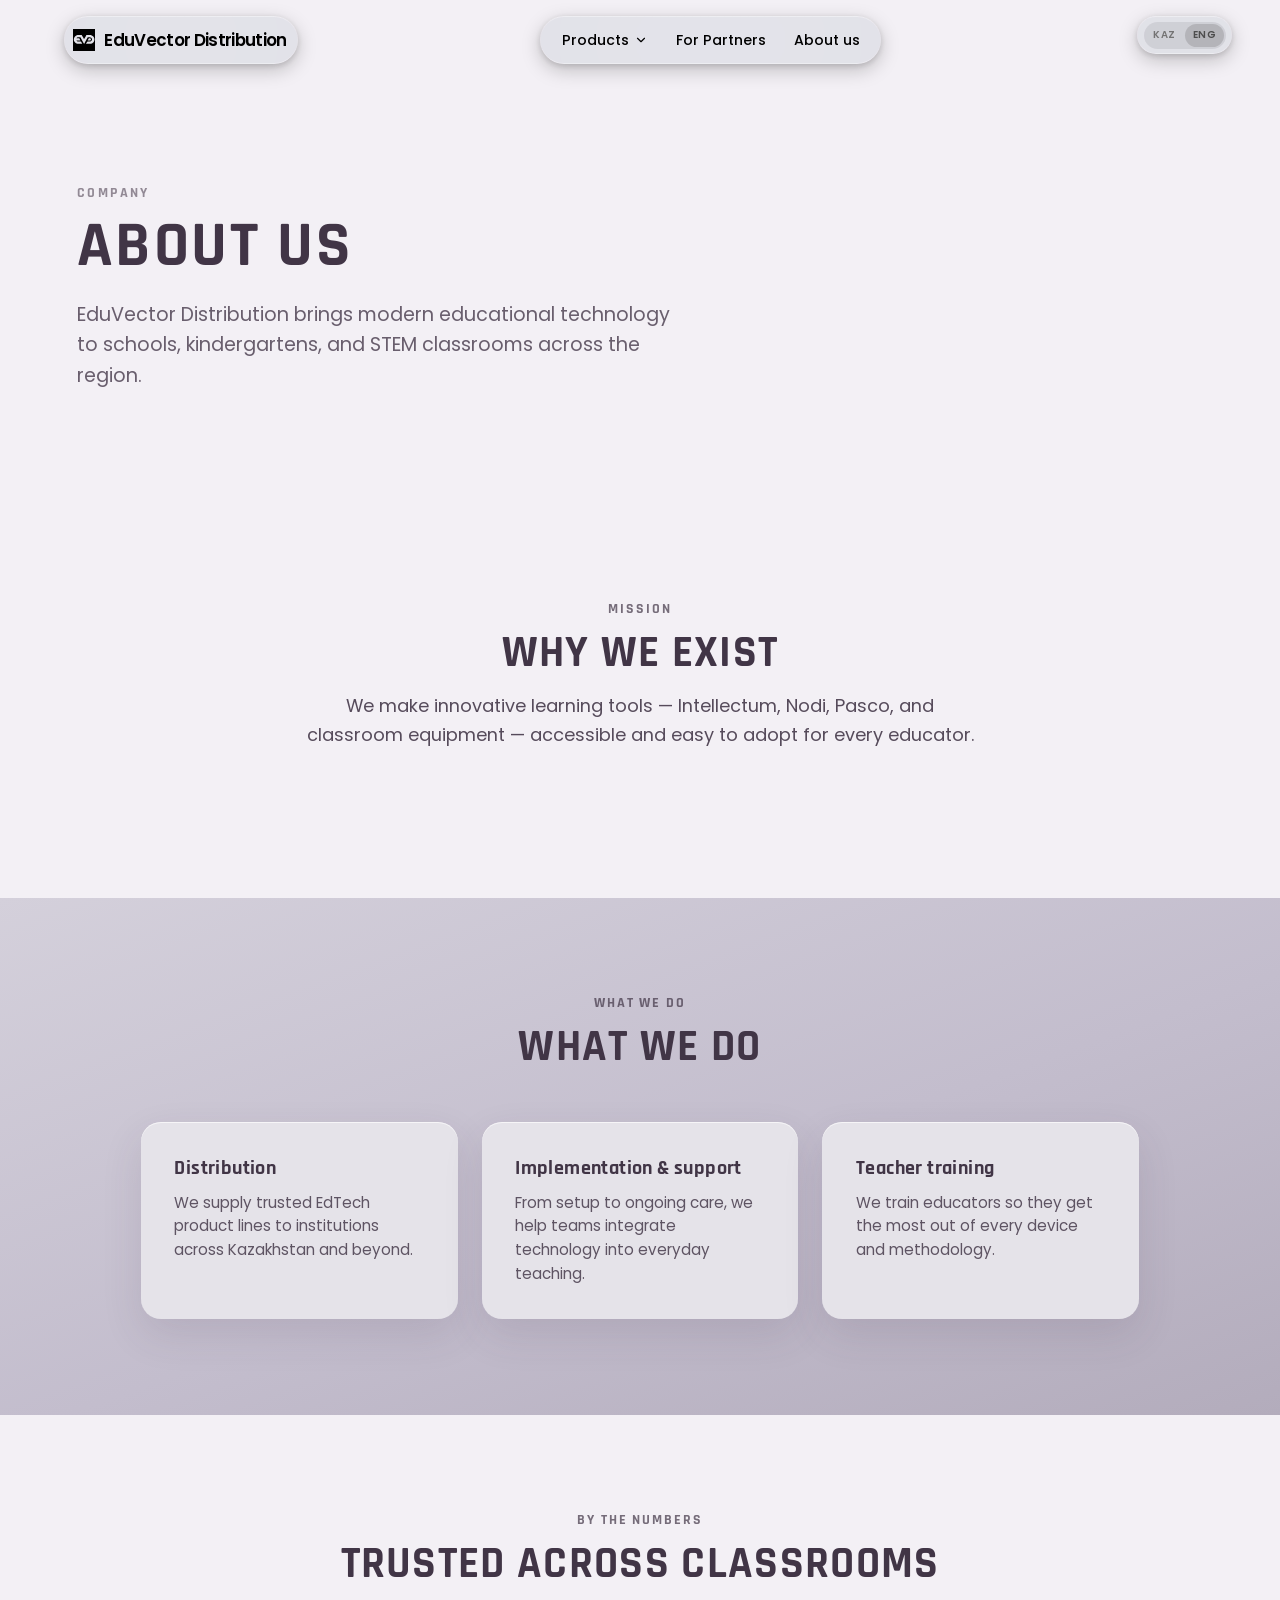
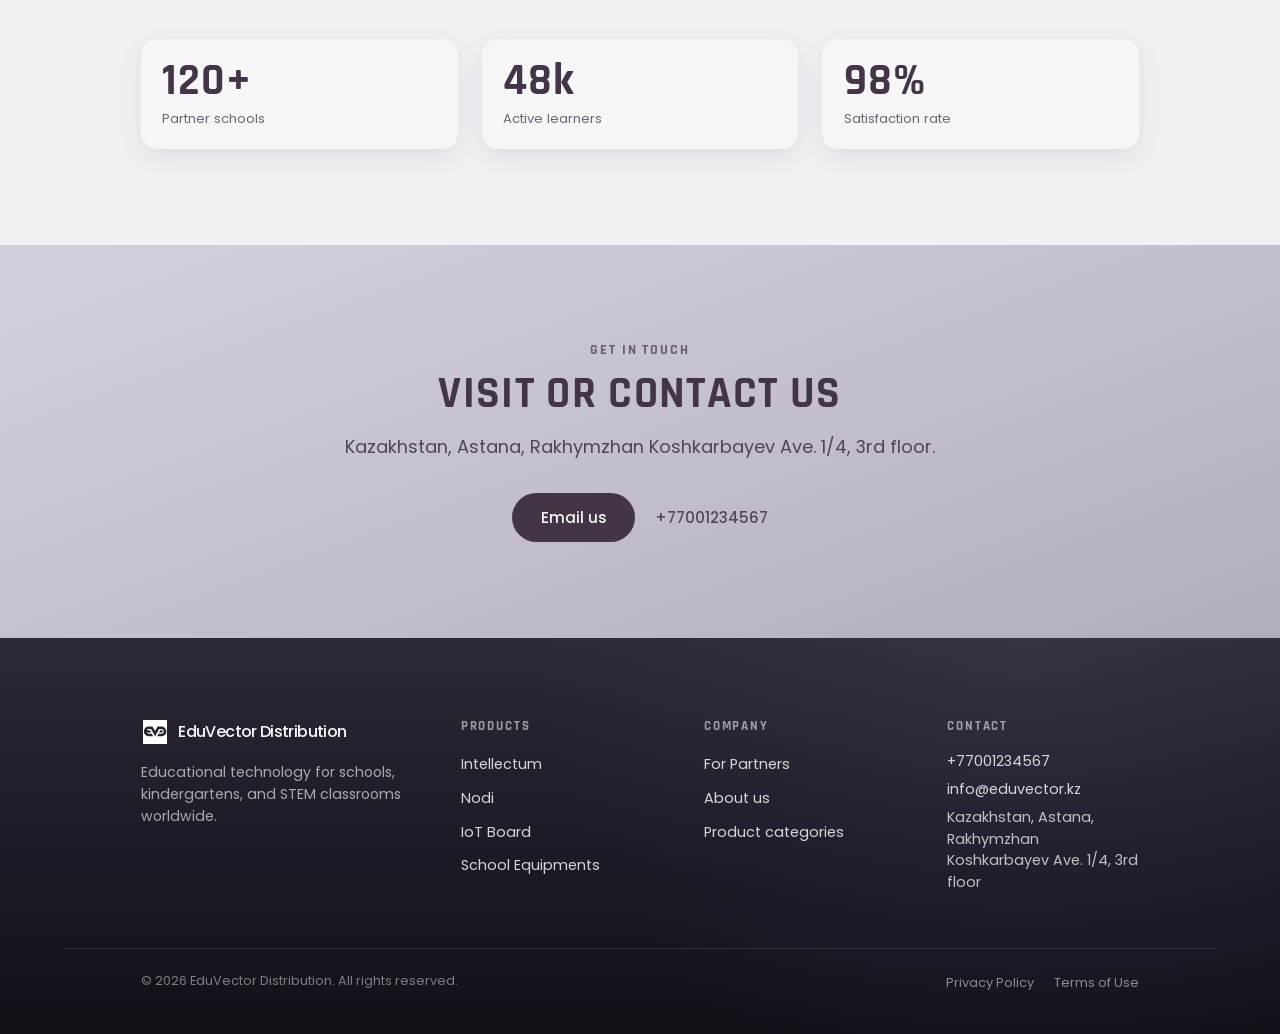
==== commit e7412553: "Update HTML metadata and improve SEO for about, index, and partners pages. Migrate local storage key" ====
--- a/about.html
+++ b/about.html
@@ -3,14 +3,21 @@
   <head>
     <meta charset="UTF-8" />
     <meta name="viewport" content="width=device-width, initial-scale=1.0" />
-    <title>About us - IntellectumUS</title>
+    <meta name="robots" content="index, follow, max-image-preview:large, max-snippet:-1" />
+    <meta name="theme-color" content="#3e4193" />
+    <meta name="author" content="EduVector Distribution" />
+    <title>About EduVector Distribution — EdTech for Schools, Kindergartens &amp; STEM Classrooms</title>
     <meta
       name="description"
-      content="About EduVector Distribution — our mission to bring innovative educational technology to schools, kindergartens, and STEM classrooms."
+      content="About EduVector Distribution — our mission to bring innovative educational technology to schools, kindergartens, and STEM classrooms in Kazakhstan."
+    />
+    <meta
+      name="keywords"
+      content="about EduVector, EduVector Distribution, EduVector Kazakhstan, educational technology company, EdTech distributor, Astana, STEM"
     />
     <link rel="canonical" href="https://www.eduvector.kz/about" />
     <meta property="og:type" content="website" />
-    <meta property="og:title" content="About us - EduVector Distribution" />
+    <meta property="og:title" content="About EduVector Distribution — EdTech for Schools, Kindergartens &amp; STEM Classrooms" />
     <meta property="og:url" content="https://www.eduvector.kz/about" />
     <meta
       property="og:description"
@@ -18,18 +25,20 @@
     />
     <meta property="og:site_name" content="EduVector Distribution" />
     <meta property="og:locale" content="en_US" />
-    <meta property="og:image" content="https://eduvector.kz/assets/og/og-image.png" />
+    <meta property="og:image" content="https://www.eduvector.kz/assets/og/og-image.png" />
+    <meta property="og:image:type" content="image/png" />
     <meta property="og:image:width" content="1200" />
     <meta property="og:image:height" content="630" />
     <meta property="og:image:alt" content="EduVector Distribution — Innovations in School Education" />
     <meta name="twitter:card" content="summary_large_image" />
-    <meta name="twitter:title" content="About us - EduVector Distribution" />
+    <meta name="twitter:title" content="About EduVector Distribution — EdTech for Schools &amp; STEM Classrooms" />
     <meta
       name="twitter:description"
       content="About EduVector Distribution — our mission to bring innovative educational technology to schools, kindergartens, and STEM classrooms."
     />
-    <meta name="twitter:image" content="https://eduvector.kz/assets/og/og-image.png" />
+    <meta name="twitter:image" content="https://www.eduvector.kz/assets/og/og-image.png" />
     <link rel="icon" href="assets/icon/eduvector_favicon.svg" type="image/svg+xml" />
+    <link rel="manifest" href="site.webmanifest" />
     <link rel="preconnect" href="https://fonts.googleapis.com" />
     <link rel="preconnect" href="https://fonts.gstatic.com" crossorigin />
     <link
@@ -37,6 +46,47 @@
       rel="stylesheet"
     />
     <link rel="stylesheet" href="styles.css" />
+    <script type="application/ld+json">
+      {
+        "@context": "https://schema.org",
+        "@graph": [
+          {
+            "@type": "AboutPage",
+            "url": "https://www.eduvector.kz/about",
+            "name": "About EduVector Distribution",
+            "description": "EduVector Distribution brings modern educational technology to schools, kindergartens, and STEM classrooms across Kazakhstan.",
+            "about": {
+              "@type": "Organization",
+              "name": "EduVector Distribution",
+              "alternateName": ["EduVector", "EduVector KZ"],
+              "url": "https://www.eduvector.kz/",
+              "logo": "https://www.eduvector.kz/assets/icon/eduvector.svg",
+              "email": "info@eduvector.kz",
+              "address": {
+                "@type": "PostalAddress",
+                "streetAddress": "Rakhymzhan Koshkarbayev Ave. 1/4, 3rd floor",
+                "addressLocality": "Astana",
+                "addressCountry": "KZ"
+              }
+            },
+            "isPartOf": { "@id": "https://www.eduvector.kz/#website" }
+          },
+          {
+            "@type": "WebSite",
+            "@id": "https://www.eduvector.kz/#website",
+            "url": "https://www.eduvector.kz/",
+            "name": "EduVector Distribution",
+            "publisher": { "@id": "https://www.eduvector.kz/#organization" }
+          },
+          {
+            "@type": "Organization",
+            "@id": "https://www.eduvector.kz/#organization",
+            "name": "EduVector Distribution",
+            "url": "https://www.eduvector.kz/"
+          }
+        ]
+      }
+    </script>
   </head>
   <body class="bloom-page">
     <div class="site-chrome" data-nav-merge="never">
--- a/styles.css
+++ b/styles.css
@@ -1,5 +1,6 @@
 .bloom-page {
   --panel-edge-gap: clamp(2rem, 5vw, 4.5rem);
+  --chrome-actions-reserve: 11rem;
   --video-overlay-strength: 0;
   --bloom-ink: #413546;
   --bloom-surface: #cac6d2;
@@ -24,6 +25,10 @@
   color: var(--text-100);
   background: #000;
   overflow-x: hidden;
+}
+
+.bloom-page:has(.inner-actions) {
+  --chrome-actions-reserve: 6.25rem;
 }
 
 .bloom-page *,
@@ -682,6 +687,7 @@
   gap: 0.65rem;
   min-width: min(17.5rem, calc(100vw - 2rem));
   max-width: min(22rem, calc(100vw - 2rem));
+  min-height: 0;
   padding: 0.85rem;
   border-radius: 1rem;
   box-shadow: 0 12px 40px rgba(0, 0, 0, 0.35);
@@ -719,6 +725,37 @@
   display: none;
 }
 
+.nav-menu__bar {
+  display: flex;
+  justify-content: flex-end;
+  flex-shrink: 0;
+  margin: -0.15rem -0.15rem 0;
+}
+
+.nav-menu__close {
+  display: inline-flex;
+  align-items: center;
+  justify-content: center;
+  width: 2rem;
+  height: 2rem;
+  padding: 0;
+  border: none;
+  border-radius: 999px;
+  background: rgba(255, 255, 255, 0.1);
+  color: inherit;
+  cursor: pointer;
+  transition: background-color 0.2s ease;
+}
+
+.nav-menu__close svg {
+  width: 1.05rem;
+  height: 1.05rem;
+}
+
+.nav-menu__close:hover {
+  background: rgba(255, 255, 255, 0.18);
+}
+
 .nav-menu__cta {
   width: 100%;
   justify-content: center;
@@ -735,7 +772,8 @@
 .nav-menu .glass-tuner {
   margin-top: 0;
   flex: 0 0 auto;
-  max-height: min(52dvh, 28rem);
+  max-height: none;
+  overflow: visible;
   padding: 0.5rem 0 0;
   border-radius: 0;
   border-top: 1px solid rgba(255, 255, 255, 0.12);
@@ -1427,11 +1465,30 @@
   pointer-events: auto;
 }
 
-/* Hero state: brand left edge aligned with hero headline */
+/* Hero state: brand (left) + nav (center) in one row, actions reserved on the right */
+.bloom-page:not(.is-nav-merged) .site-chrome {
+  display: grid;
+  grid-template-columns: auto 1fr;
+  align-items: center;
+  gap: 0.5rem;
+  padding-left: var(--panel-edge-gap);
+  padding-right: calc(var(--chrome-actions-reserve) + var(--panel-edge-gap));
+}
+
 .bloom-page:not(.is-nav-merged) .site-brand {
-  position: absolute;
-  top: 0;
-  left: var(--panel-edge-gap);
+  position: static;
+  top: auto;
+  left: auto;
+  grid-column: 1;
+  justify-self: start;
+}
+
+.bloom-page:not(.is-nav-merged) .site-nav {
+  grid-column: 2;
+  justify-self: center;
+  width: max-content;
+  max-width: 100%;
+  min-width: 0;
 }
 
 /* Merged state: one shared glass bar (chrome), brand + nav inside */
@@ -1759,6 +1816,27 @@
 .site-actions .nav-menu {
   position: fixed;
   z-index: 130;
+  overflow-x: hidden;
+  overflow-y: auto;
+  overscroll-behavior: contain;
+  -webkit-overflow-scrolling: touch;
+  scrollbar-gutter: stable;
+  scrollbar-width: thin;
+  scrollbar-color: var(--bloom-scrollbar-thumb) var(--bloom-scrollbar-track);
+}
+
+.site-actions .nav-menu::-webkit-scrollbar {
+  width: var(--bloom-scrollbar-size);
+}
+
+.site-actions .nav-menu::-webkit-scrollbar-track {
+  background: var(--bloom-scrollbar-track);
+  border-radius: 999px;
+}
+
+.site-actions .nav-menu::-webkit-scrollbar-thumb {
+  background: var(--bloom-scrollbar-thumb);
+  border-radius: 999px;
 }
 
 /* ---------- Product gallery (bottom-center, hides on scroll) ---------- */
@@ -1963,14 +2041,8 @@
 }
 
 @media (max-width: 720px) {
-  .site-chrome {
-    gap: 0.3rem;
-    padding: 0;
-  }
-
   .site-nav {
     gap: 0.2rem;
-    padding: 0.35rem 0.4rem;
     font-size: 0.8rem;
   }
 
@@ -1980,26 +2052,6 @@
   }
 
   .site-nav__list::-webkit-scrollbar {
-    display: none;
-  }
-
-  .site-nav__link {
-    padding: 0.4rem 0.6rem;
-  }
-
-  .site-brand {
-    padding: 0.25rem 0.55rem 0.25rem 0.35rem;
-  }
-
-  .site-brand .brand-text {
-    font-size: 0.95rem;
-  }
-
-  .bloom-page:not(.is-nav-merged) .site-brand {
-    left: var(--panel-edge-gap);
-  }
-
-  .bloom-page:not(.is-nav-merged) .site-brand .brand-text {
     display: none;
   }
 }
@@ -2525,25 +2577,107 @@
 
 
 @media (max-width: 720px) {
+  html.is-nav-menu-open .site-actions {
+    z-index: 1001;
+  }
+
+  .nav-menu.nav-menu--overlay {
+    position: fixed;
+    z-index: 1000;
+    display: flex !important;
+    flex-direction: column;
+    top: max(0.65rem, env(safe-area-inset-top));
+    right: var(--panel-edge-gap);
+    bottom: max(0.65rem, env(safe-area-inset-bottom));
+    left: var(--panel-edge-gap);
+    width: calc(100vw - var(--panel-edge-gap) * 2);
+    min-width: 0;
+    max-width: none;
+    min-height: 12rem;
+    max-height: none;
+    box-sizing: border-box;
+    overflow-x: hidden;
+    overflow-y: auto;
+    overscroll-behavior: contain;
+    -webkit-overflow-scrolling: touch;
+  }
+
+  .nav-menu.nav-menu--overlay.liquid-glass {
+    overflow-x: hidden;
+    overflow-y: auto;
+  }
+
+  .nav-menu.nav-menu--overlay .glass-tuner {
+    flex: 0 0 auto;
+    max-height: none;
+    overflow: visible;
+  }
+
+  .nav-menu.nav-menu--overlay .glass-tuner__control,
+  .nav-menu.nav-menu--overlay .nav-menu__tuner .glass-tuner__control {
+    min-width: 0;
+  }
+
+  .nav-menu.nav-menu--overlay .glass-tuner__row {
+    flex-wrap: wrap;
+    gap: 0.35rem 0.65rem;
+  }
+
+  .nav-menu.nav-menu--overlay .glass-tuner__value {
+    flex: 1 1 100%;
+    width: 100%;
+    min-width: 0;
+    text-align: left;
+  }
+
+  .nav-menu.nav-menu--overlay .glass-tuner__select,
+  .nav-menu.nav-menu--overlay .glass-tuner__hex {
+    width: 100%;
+    box-sizing: border-box;
+  }
+
+  .nav-menu.nav-menu--overlay .nav-menu__close {
+    width: 2.25rem;
+    height: 2.25rem;
+  }
+
   .bloom-page {
     --panel-edge-gap: clamp(0.85rem, 4vw, 1.25rem);
+    --chrome-actions-reserve: 10.75rem;
     --mobile-tap-size: 2.25rem;
     --mobile-icon-size: 1.05rem;
   }
 
+  .bloom-page:has(.inner-actions) {
+    --chrome-actions-reserve: 5.5rem;
+  }
+
+  .hero-stage {
+    --site-actions-reserve: var(--chrome-actions-reserve);
+    min-height: 100svh;
+    height: 100svh;
+  }
+
   .site-chrome {
     top: max(0.65rem, env(safe-area-inset-top));
-    left: var(--panel-edge-gap);
-    right: auto;
-    justify-content: flex-start;
-    width: auto;
-    max-width: calc(100vw - var(--panel-edge-gap) * 2);
+    left: 0;
+    right: 0;
+    display: grid;
+    grid-template-columns: auto 1fr;
+    align-items: center;
+    width: 100%;
+    max-width: none;
     gap: 0.35rem;
+    padding-left: var(--panel-edge-gap);
+    padding-right: calc(var(--chrome-actions-reserve) + var(--panel-edge-gap));
   }
 
   .bloom-page:not(.is-nav-merged) .site-brand,
   .bloom-page.is-nav-merged .site-brand {
     position: static;
+    grid-column: 1;
+    justify-self: start;
+    z-index: 2;
     min-height: var(--mobile-tap-size);
     padding: 0.25rem 0.55rem;
     border-right: 0;
@@ -2568,13 +2702,16 @@
   }
 
   .bloom-page.is-nav-merged .site-chrome {
-    left: var(--panel-edge-gap);
-    right: auto;
+    left: 0;
+    right: 0;
     width: auto;
-    max-width: calc(100vw - var(--panel-edge-gap) * 2);
+    max-width: none;
     transform: none;
+    display: flex;
     gap: 0.35rem;
-    padding: 0;
+    padding-left: var(--panel-edge-gap);
+    padding-right: calc(var(--chrome-actions-reserve) + var(--panel-edge-gap));
+    justify-content: flex-start;
     overflow: visible;
     background: transparent;
     backdrop-filter: none;
@@ -2589,8 +2726,16 @@
 
   .site-nav,
   .bloom-page.is-nav-merged .site-nav {
+    position: static;
+    grid-column: 2;
+    justify-self: center;
+    width: max-content;
+    max-width: 100%;
+    min-width: 0;
+    left: auto;
+    z-index: 1;
+    transform: none;
     min-height: var(--mobile-tap-size);
-    max-width: calc(100vw - var(--panel-edge-gap) * 2 - 3.1rem);
     padding: 0.3rem 0.35rem;
     border-radius: 999px;
     background: color-mix(
@@ -2606,6 +2751,15 @@
       inset 0 1px 1px rgba(255, 255, 255, 0.1);
   }
 
+  .bloom-page.is-nav-merged .site-nav {
+    grid-column: auto;
+    justify-self: auto;
+    background: transparent;
+    backdrop-filter: none;
+    -webkit-backdrop-filter: none;
+    box-shadow: none;
+  }
+
   .site-nav__list {
     gap: 0.1rem;
   }
@@ -2650,11 +2804,20 @@
   }
 
   .site-actions {
+    position: fixed;
     top: max(0.65rem, env(safe-area-inset-top));
     right: var(--panel-edge-gap);
     min-height: var(--mobile-tap-size);
     padding: 0.25rem 0.3rem;
     gap: 0.1rem;
+    z-index: 30;
+  }
+
+  .inner-actions {
+    top: max(0.65rem, env(safe-area-inset-top));
+    right: var(--panel-edge-gap);
+    min-height: var(--mobile-tap-size);
+    padding: 0.25rem 0.3rem;
   }
 
   .site-actions__btn,
@@ -2679,15 +2842,6 @@
     min-height: calc(var(--mobile-tap-size) - 0.2rem);
     padding: 0.35rem 0.42rem;
     font-size: 0.58rem;
-  }
-
-  .site-actions .nav-menu {
-    left: var(--panel-edge-gap) !important;
-    right: var(--panel-edge-gap) !important;
-    width: auto;
-    max-width: none;
-    max-height: calc(100dvh - 5rem - env(safe-area-inset-bottom));
-    overflow-y: auto;
   }
 
   .split {
@@ -2699,6 +2853,12 @@
     align-items: flex-end;
     justify-content: center;
     overflow: visible;
+    pointer-events: none;
+  }
+
+  .split .split-headline,
+  .split .left-content-group {
+    pointer-events: auto;
   }
 
   .hero-stage.is-intellectum .split {
@@ -2706,12 +2866,13 @@
   }
 
   .split-headline {
-    left: 50%;
-    right: auto;
+    left: var(--panel-edge-gap);
+    right: calc(var(--panel-edge-gap) + var(--site-actions-reserve));
     top: clamp(5.15rem, 13svh, 6.75rem);
-    width: calc(100% - var(--panel-edge-gap) * 2);
-    margin-inline: auto;
-    transform: translateX(-50%);
+    width: auto;
+    max-width: none;
+    margin-inline: 0;
+    transform: none;
     text-align: center;
     font-size: clamp(1.55rem, 8.5vw, 2.45rem);
     line-height: 0.96;
@@ -2719,23 +2880,24 @@
   }
 
   .hero-stage.is-intellectum .split-headline:not(.split-headline--mirror) {
-    transform: translateX(-50%) translateY(-0.75rem);
+    transform: translateY(-0.75rem);
     opacity: 0;
     pointer-events: none;
   }
 
   .split-headline--mirror {
-    left: 50%;
-    right: auto;
-    width: calc(100% - var(--panel-edge-gap) * 2);
+    left: var(--panel-edge-gap);
+    right: calc(var(--panel-edge-gap) + var(--site-actions-reserve));
+    width: auto;
+    max-width: none;
     text-align: center;
-    transform: translateX(-50%) translateY(0.75rem);
+    transform: translateY(0.75rem);
     opacity: 0;
     pointer-events: none;
   }
 
   .hero-stage.is-intellectum .split-headline--mirror {
-    transform: translateX(-50%);
+    transform: none;
     opacity: 1;
     pointer-events: auto;
   }
